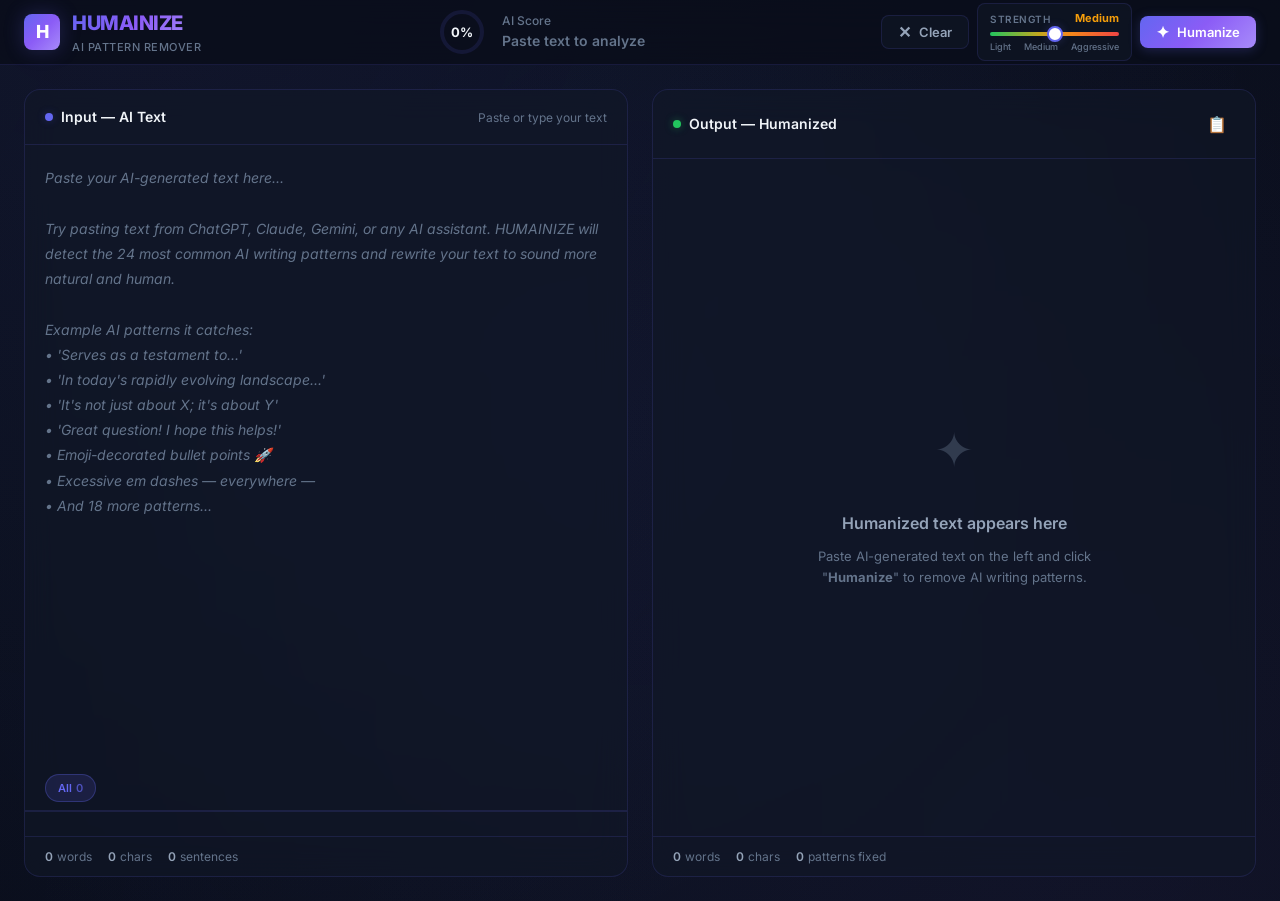
==== index.html @ f7ae48f2 "HUMAINIZE: AI pattern remover with 8-pass humanization engine" ====
<!DOCTYPE html>
<html lang="en">

<head>
  <meta charset="UTF-8">
  <meta name="viewport" content="width=device-width, initial-scale=1.0">
  <title>HUMAINIZE — Remove AI Writing Patterns</title>
  <meta name="description"
    content="Detect and remove 24 AI writing patterns from your text. Make AI-generated content sound natural and human. Free, client-side, no API keys needed.">
  <meta name="keywords"
    content="AI humanizer, AI text detector, remove AI writing, humanize AI text, AI writing patterns">
  <meta name="theme-color" content="#0a0e1a">
  <link rel="icon"
    href="data:image/svg+xml,<svg xmlns='http://www.w3.org/2000/svg' viewBox='0 0 100 100'><text y='.9em' font-size='90'>✦</text></svg>">
  <link rel="stylesheet" href="style.css">
</head>

<body>

  <!-- ─── Header ─── -->
  <header class="header">
    <div class="header-inner">
      <a class="logo" href="#">
        <div class="logo-icon">H</div>
        <div>
          <div class="logo-text">HUMAINIZE</div>
          <div class="logo-tag">AI Pattern Remover</div>
        </div>
      </a>

      <!-- Score Ring -->
      <div class="score-section">
        <div class="score-ring-container">
          <svg class="score-ring-svg" viewBox="0 0 48 48">
            <defs>
              <linearGradient id="scoreGradient" x1="0%" y1="0%" x2="100%" y2="100%">
                <stop offset="0%" stop-color="#22c55e" />
                <stop offset="50%" stop-color="#f59e0b" />
                <stop offset="100%" stop-color="#ef4444" />
              </linearGradient>
            </defs>
            <circle class="score-ring-bg" cx="24" cy="24" r="20" />
            <circle class="score-ring-fill" id="score-ring-fill" cx="24" cy="24" r="20" />
          </svg>
          <span class="score-value" id="score-value">0%</span>
        </div>
        <div>
          <div class="score-label">AI Score</div>
          <div class="score-status none" id="score-status">Paste text to analyze</div>
        </div>
      </div>

      <!-- Actions -->
      <div class="header-actions">
        <button class="btn btn-secondary" id="btn-clear">
          <span class="icon">✕</span>
          <span>Clear</span>
        </button>

        <!-- Strength Slider -->
        <div class="strength-control">
          <div class="strength-header">
            <span class="strength-title">Strength</span>
            <span class="strength-label" id="strength-label">Medium</span>
          </div>
          <input type="range" id="strength-slider" class="strength-slider" min="1" max="3" value="2" step="1">
          <div class="strength-ticks">
            <span>Light</span>
            <span>Medium</span>
            <span>Aggressive</span>
          </div>
        </div>

        <button class="btn btn-primary" id="btn-humanize">
          <span class="icon">✦</span>
          <span>Humanize</span>
        </button>
      </div>
    </div>
  </header>

  <!-- ─── Main Layout ─── -->
  <main class="main">

    <!-- ─── Input Panel ─── -->
    <div class="panel" id="input-panel">
      <div class="panel-header">
        <div class="panel-title">
          <span class="dot"></span>
          Input — AI Text
        </div>
        <div class="panel-meta">
          <span>Paste or type your text</span>
        </div>
      </div>
      <div class="panel-body">
        <textarea class="text-input" id="text-input" placeholder="Paste your AI-generated text here...

Try pasting text from ChatGPT, Claude, Gemini, or any AI assistant. HUMAINIZE will detect the 24 most common AI writing patterns and rewrite your text to sound more natural and human.

Example AI patterns it catches:
• 'Serves as a testament to...'
• 'In today's rapidly evolving landscape...'
• 'It's not just about X; it's about Y'
• 'Great question! I hope this helps!'
• Emoji-decorated bullet points 🚀
• Excessive em dashes — everywhere —
• And 18 more patterns..." spellcheck="false"></textarea>
      </div>

      <!-- Category Filter Tabs -->
      <div class="category-tabs" id="category-tabs">
        <button class="category-tab active" data-category="all">All<span class="tab-count">0</span></button>
      </div>

      <!-- Pattern Badges -->
      <div class="pattern-badges" id="pattern-badges"></div>

      <!-- Input Stats -->
      <div class="stats-bar">
        <div class="stats-group">
          <div class="stat-item"><strong id="word-count-in">0</strong> words</div>
          <div class="stat-item"><strong id="char-count-in">0</strong> chars</div>
          <div class="stat-item"><strong id="sentence-count-in">0</strong> sentences</div>
        </div>
      </div>
    </div>

    <!-- ─── Output Panel ─── -->
    <div class="panel" id="output-panel">
      <div class="panel-header">
        <div class="panel-title">
          <span class="dot" style="background: var(--success); box-shadow: 0 0 8px rgba(34, 197, 94, 0.4);"></span>
          Output — Humanized
        </div>
        <div class="panel-meta">
          <button class="btn btn-ghost btn-icon" id="btn-copy" title="Copy to clipboard">
            <span class="icon">📋</span>
          </button>
        </div>
      </div>
      <div class="panel-body">
        <div class="text-output empty" id="text-output">
          <div class="empty-state">
            <div class="empty-icon">✦</div>
            <h3>Humanized text appears here</h3>
            <p>Paste AI-generated text on the left and click "<strong>Humanize</strong>" to remove AI writing patterns.
            </p>
          </div>
        </div>

        <!-- Processing Overlay -->
        <div class="processing-overlay" id="processing-overlay">
          <div class="processing-spinner"></div>
          <div class="processing-text">Humanizing your text...</div>
        </div>
      </div>

      <!-- Output Stats -->
      <div class="stats-bar">
        <div class="stats-group">
          <div class="stat-item"><strong id="word-count-out">0</strong> words</div>
          <div class="stat-item"><strong id="char-count-out">0</strong> chars</div>
          <div class="stat-item"><strong id="pattern-count-out">0</strong> patterns fixed</div>
        </div>
      </div>
    </div>

  </main>

  <!-- ─── Toast ─── -->
  <div class="toast" id="toast"></div>

  <!-- ─── App Script ─── -->
  <script src="app.js"></script>
</body>

</html>
---- style.css ----
@import url('https://fonts.googleapis.com/css2?family=Inter:wght@300;400;500;600;700;800;900&display=swap');

*,
*::before,
*::after {
  margin: 0;
  padding: 0;
  box-sizing: border-box;
}

:root {
  --bg-primary: #0a0e1a;
  --bg-secondary: #111827;
  --bg-glass: rgba(17, 24, 39, 0.6);
  --bg-glass-hover: rgba(17, 24, 39, 0.8);
  --border-glass: rgba(99, 102, 241, 0.15);
  --border-glass-hover: rgba(99, 102, 241, 0.35);
  --text-primary: #f1f5f9;
  --text-secondary: #94a3b8;
  --text-muted: #64748b;
  --accent-primary: #6366f1;
  --accent-secondary: #8b5cf6;
  --accent-gradient: linear-gradient(135deg, #6366f1, #8b5cf6, #a78bfa);
  --accent-glow: rgba(99, 102, 241, 0.25);
  --success: #22c55e;
  --warning: #f59e0b;
  --danger: #ef4444;
  --info: #3b82f6;
  --cat-content: #f472b6;
  --cat-language: #38bdf8;
  --cat-style: #a78bfa;
  --cat-communication: #fb923c;
  --cat-filler: #34d399;
  --radius-sm: 8px;
  --radius-md: 12px;
  --radius-lg: 16px;
  --radius-xl: 24px;
  --shadow-sm: 0 2px 8px rgba(0, 0, 0, 0.3);
  --shadow-md: 0 4px 16px rgba(0, 0, 0, 0.4);
  --shadow-lg: 0 8px 32px rgba(0, 0, 0, 0.5);
  --shadow-glow: 0 0 40px rgba(99, 102, 241, 0.15);
  --transition-fast: 150ms ease;
  --transition-normal: 250ms ease;
  --transition-slow: 400ms cubic-bezier(0.16, 1, 0.3, 1);
}

html {
  font-size: 16px;
  scroll-behavior: smooth;
}

body {
  font-family: 'Inter', -apple-system, BlinkMacSystemFont, sans-serif;
  background: var(--bg-primary);
  color: var(--text-primary);
  min-height: 100vh;
  overflow-x: hidden;
  line-height: 1.6;
}

/* ─── Background Ambient Effects ─── */
body::before {
  content: '';
  position: fixed;
  top: -50%;
  left: -50%;
  width: 200%;
  height: 200%;
  background: radial-gradient(circle at 30% 20%, rgba(99, 102, 241, 0.08) 0%, transparent 50%),
    radial-gradient(circle at 70% 80%, rgba(139, 92, 246, 0.06) 0%, transparent 50%),
    radial-gradient(circle at 50% 50%, rgba(59, 130, 246, 0.04) 0%, transparent 60%);
  animation: ambientShift 20s ease-in-out infinite;
  pointer-events: none;
  z-index: 0;
}

@keyframes ambientShift {

  0%,
  100% {
    transform: translate(0, 0) rotate(0deg);
  }

  33% {
    transform: translate(2%, -1%) rotate(1deg);
  }

  66% {
    transform: translate(-1%, 2%) rotate(-1deg);
  }
}

/* ─── Header ─── */
.header {
  position: sticky;
  top: 0;
  z-index: 100;
  background: rgba(10, 14, 26, 0.85);
  backdrop-filter: blur(20px);
  -webkit-backdrop-filter: blur(20px);
  border-bottom: 1px solid var(--border-glass);
  padding: 0 24px;
}

.header-inner {
  max-width: 1600px;
  margin: 0 auto;
  display: flex;
  align-items: center;
  justify-content: space-between;
  height: 64px;
  gap: 24px;
}

.logo {
  display: flex;
  align-items: center;
  gap: 12px;
  text-decoration: none;
  flex-shrink: 0;
}

.logo-icon {
  width: 36px;
  height: 36px;
  border-radius: var(--radius-sm);
  background: var(--accent-gradient);
  display: flex;
  align-items: center;
  justify-content: center;
  font-size: 18px;
  font-weight: 800;
  color: white;
  box-shadow: 0 0 20px var(--accent-glow);
}

.logo-text {
  font-size: 20px;
  font-weight: 800;
  letter-spacing: -0.5px;
  background: var(--accent-gradient);
  -webkit-background-clip: text;
  -webkit-text-fill-color: transparent;
  background-clip: text;
}

.logo-tag {
  font-size: 11px;
  color: var(--text-muted);
  font-weight: 500;
  letter-spacing: 0.5px;
  text-transform: uppercase;
}

/* ─── Score Ring ─── */
.score-section {
  display: flex;
  align-items: center;
  gap: 16px;
}

.score-ring-container {
  position: relative;
  width: 48px;
  height: 48px;
  flex-shrink: 0;
}

.score-ring-svg {
  width: 48px;
  height: 48px;
  transform: rotate(-90deg);
}

.score-ring-bg {
  fill: none;
  stroke: rgba(99, 102, 241, 0.12);
  stroke-width: 4;
}

.score-ring-fill {
  fill: none;
  stroke: url(#scoreGradient);
  stroke-width: 4;
  stroke-linecap: round;
  stroke-dasharray: 125.66;
  stroke-dashoffset: 125.66;
  transition: stroke-dashoffset 1s cubic-bezier(0.16, 1, 0.3, 1);
}

.score-value {
  position: absolute;
  top: 50%;
  left: 50%;
  transform: translate(-50%, -50%);
  font-size: 13px;
  font-weight: 700;
  color: var(--text-primary);
}

.score-label {
  font-size: 12px;
  color: var(--text-muted);
  font-weight: 500;
}

.score-status {
  font-size: 14px;
  font-weight: 600;
  transition: color var(--transition-normal);
}

.score-status.high {
  color: var(--danger);
}

.score-status.medium {
  color: var(--warning);
}

.score-status.low {
  color: var(--success);
}

.score-status.none {
  color: var(--text-muted);
}

/* ─── Header Actions ─── */
.header-actions {
  display: flex;
  align-items: center;
  gap: 8px;
}

/* ─── Buttons ─── */
.btn {
  display: inline-flex;
  align-items: center;
  justify-content: center;
  gap: 8px;
  padding: 8px 16px;
  border: none;
  border-radius: var(--radius-sm);
  font-family: inherit;
  font-size: 13px;
  font-weight: 600;
  cursor: pointer;
  transition: all var(--transition-normal);
  white-space: nowrap;
  position: relative;
  overflow: hidden;
}

.btn::before {
  content: '';
  position: absolute;
  inset: 0;
  opacity: 0;
  transition: opacity var(--transition-fast);
}

.btn:hover::before {
  opacity: 1;
}

.btn-primary {
  background: var(--accent-gradient);
  color: white;
  box-shadow: 0 2px 12px var(--accent-glow);
}

.btn-primary:hover {
  transform: translateY(-1px);
  box-shadow: 0 4px 20px var(--accent-glow);
}

.btn-primary:active {
  transform: translateY(0);
}

.btn-primary::before {
  background: linear-gradient(135deg, rgba(255, 255, 255, 0.1), transparent);
}

.btn-secondary {
  background: var(--bg-glass);
  color: var(--text-secondary);
  border: 1px solid var(--border-glass);
}

.btn-secondary:hover {
  background: var(--bg-glass-hover);
  border-color: var(--border-glass-hover);
  color: var(--text-primary);
}

.btn-ghost {
  background: transparent;
  color: var(--text-secondary);
  padding: 8px;
}

.btn-ghost:hover {
  background: rgba(99, 102, 241, 0.1);
  color: var(--text-primary);
}

.btn-icon {
  width: 36px;
  height: 36px;
  padding: 0;
}

.btn .icon {
  font-size: 16px;
  line-height: 1;
}

/* ─── Main Layout ─── */
.main {
  position: relative;
  z-index: 1;
  max-width: 1600px;
  margin: 0 auto;
  padding: 24px;
  display: grid;
  grid-template-columns: 1fr 1fr;
  gap: 24px;
  min-height: calc(100vh - 64px);
}

/* ─── Panels ─── */
.panel {
  background: var(--bg-glass);
  backdrop-filter: blur(16px);
  -webkit-backdrop-filter: blur(16px);
  border: 1px solid var(--border-glass);
  border-radius: var(--radius-lg);
  display: flex;
  flex-direction: column;
  overflow: hidden;
  transition: border-color var(--transition-normal), box-shadow var(--transition-normal);
  animation: panelIn 0.6s cubic-bezier(0.16, 1, 0.3, 1) both;
}

.panel:hover {
  border-color: var(--border-glass-hover);
}

.panel:nth-child(2) {
  animation-delay: 0.1s;
}

@keyframes panelIn {
  from {
    opacity: 0;
    transform: translateY(12px);
  }

  to {
    opacity: 1;
    transform: translateY(0);
  }
}

.panel-header {
  padding: 16px 20px;
  border-bottom: 1px solid var(--border-glass);
  display: flex;
  align-items: center;
  justify-content: space-between;
  flex-shrink: 0;
}

.panel-title {
  font-size: 14px;
  font-weight: 600;
  color: var(--text-primary);
  display: flex;
  align-items: center;
  gap: 8px;
}

.panel-title .dot {
  width: 8px;
  height: 8px;
  border-radius: 50%;
  background: var(--accent-primary);
  box-shadow: 0 0 8px var(--accent-glow);
}

.panel-meta {
  display: flex;
  align-items: center;
  gap: 12px;
  font-size: 12px;
  color: var(--text-muted);
}

.panel-body {
  flex: 1;
  position: relative;
  overflow: hidden;
}

/* ─── Text Areas ─── */
.text-input {
  width: 100%;
  height: 100%;
  min-height: 500px;
  padding: 20px;
  background: transparent;
  border: none;
  outline: none;
  color: var(--text-primary);
  font-family: 'Inter', sans-serif;
  font-size: 14px;
  line-height: 1.8;
  resize: none;
}

.text-input::placeholder {
  color: var(--text-muted);
  font-style: italic;
}

.text-output {
  width: 100%;
  height: 100%;
  min-height: 500px;
  padding: 20px;
  overflow-y: auto;
  font-size: 14px;
  line-height: 1.8;
  color: var(--text-primary);
}

.text-output.empty {
  display: flex;
  align-items: center;
  justify-content: center;
  text-align: center;
}

.empty-state {
  color: var(--text-muted);
  max-width: 320px;
}

.empty-state .empty-icon {
  font-size: 48px;
  margin-bottom: 16px;
  opacity: 0.4;
}

.empty-state h3 {
  font-size: 16px;
  font-weight: 600;
  color: var(--text-secondary);
  margin-bottom: 8px;
}

.empty-state p {
  font-size: 13px;
  line-height: 1.6;
}

/* ─── Pattern Badges ─── */
.pattern-badges {
  padding: 12px 20px;
  border-top: 1px solid var(--border-glass);
  display: flex;
  flex-wrap: wrap;
  gap: 6px;
  max-height: 180px;
  overflow-y: auto;
}

.pattern-badge {
  display: inline-flex;
  align-items: center;
  gap: 6px;
  padding: 4px 10px;
  border-radius: 100px;
  font-size: 11px;
  font-weight: 600;
  background: rgba(99, 102, 241, 0.1);
  color: var(--text-secondary);
  border: 1px solid transparent;
  cursor: pointer;
  transition: all var(--transition-fast);
  animation: badgeIn 0.3s ease both;
}

.pattern-badge:hover {
  background: rgba(99, 102, 241, 0.2);
  color: var(--text-primary);
  transform: translateY(-1px);
}

.pattern-badge .badge-count {
  background: rgba(255, 255, 255, 0.15);
  padding: 1px 6px;
  border-radius: 100px;
  font-size: 10px;
}

.pattern-badge.cat-content {
  background: rgba(244, 114, 182, 0.12);
  color: var(--cat-content);
  border-color: rgba(244, 114, 182, 0.2);
}

.pattern-badge.cat-language {
  background: rgba(56, 189, 248, 0.12);
  color: var(--cat-language);
  border-color: rgba(56, 189, 248, 0.2);
}

.pattern-badge.cat-style {
  background: rgba(167, 139, 250, 0.12);
  color: var(--cat-style);
  border-color: rgba(167, 139, 250, 0.2);
}

.pattern-badge.cat-communication {
  background: rgba(251, 146, 60, 0.12);
  color: var(--cat-communication);
  border-color: rgba(251, 146, 60, 0.2);
}

.pattern-badge.cat-filler {
  background: rgba(52, 211, 153, 0.12);
  color: var(--cat-filler);
  border-color: rgba(52, 211, 153, 0.2);
}

@keyframes badgeIn {
  from {
    opacity: 0;
    transform: scale(0.9);
  }

  to {
    opacity: 1;
    transform: scale(1);
  }
}

/* ─── Stats Bar ─── */
.stats-bar {
  padding: 10px 20px;
  border-top: 1px solid var(--border-glass);
  display: flex;
  align-items: center;
  justify-content: space-between;
  font-size: 12px;
  color: var(--text-muted);
  flex-shrink: 0;
}

.stats-group {
  display: flex;
  gap: 16px;
}

.stat-item {
  display: flex;
  align-items: center;
  gap: 4px;
}

.stat-item strong {
  color: var(--text-secondary);
  font-weight: 600;
}

/* ─── Output Highlighted Text ─── */
.highlight-content {
  color: var(--cat-content);
  background: rgba(244, 114, 182, 0.1);
  padding: 1px 3px;
  border-radius: 3px;
  border-bottom: 2px solid var(--cat-content);
}

.highlight-language {
  color: var(--cat-language);
  background: rgba(56, 189, 248, 0.1);
  padding: 1px 3px;
  border-radius: 3px;
  border-bottom: 2px solid var(--cat-language);
}

.highlight-style {
  color: var(--cat-style);
  background: rgba(167, 139, 250, 0.1);
  padding: 1px 3px;
  border-radius: 3px;
  border-bottom: 2px solid var(--cat-style);
}

.highlight-communication {
  color: var(--cat-communication);
  background: rgba(251, 146, 60, 0.1);
  padding: 1px 3px;
  border-radius: 3px;
  border-bottom: 2px solid var(--cat-communication);
}

.highlight-filler {
  color: var(--cat-filler);
  background: rgba(52, 211, 153, 0.1);
  padding: 1px 3px;
  border-radius: 3px;
  border-bottom: 2px solid var(--cat-filler);
}

/* ─── Category Filter Tabs ─── */
.category-tabs {
  display: flex;
  gap: 4px;
  padding: 8px 20px;
  border-bottom: 1px solid var(--border-glass);
  overflow-x: auto;
  flex-shrink: 0;
}

.category-tab {
  padding: 6px 12px;
  border-radius: 100px;
  font-size: 11px;
  font-weight: 600;
  background: transparent;
  color: var(--text-muted);
  border: 1px solid transparent;
  cursor: pointer;
  transition: all var(--transition-fast);
  white-space: nowrap;
  font-family: inherit;
}

.category-tab:hover {
  background: rgba(99, 102, 241, 0.1);
  color: var(--text-secondary);
}

.category-tab.active {
  background: rgba(99, 102, 241, 0.15);
  color: var(--accent-primary);
  border-color: rgba(99, 102, 241, 0.3);
}

.category-tab .tab-count {
  margin-left: 4px;
  opacity: 0.7;
}

/* ─── Diff View ─── */
.diff-added {
  background: rgba(34, 197, 94, 0.1);
  color: var(--success);
  text-decoration: none;
}

.diff-removed {
  background: rgba(239, 68, 68, 0.1);
  color: var(--danger);
  text-decoration: line-through;
  opacity: 0.7;
}

/* ─── Toast Notification ─── */
.toast {
  position: fixed;
  bottom: 24px;
  left: 50%;
  transform: translateX(-50%) translateY(100px);
  background: var(--bg-glass-hover);
  backdrop-filter: blur(16px);
  border: 1px solid var(--border-glass-hover);
  border-radius: var(--radius-md);
  padding: 12px 20px;
  font-size: 13px;
  font-weight: 500;
  color: var(--text-primary);
  box-shadow: var(--shadow-lg);
  z-index: 1000;
  opacity: 0;
  transition: all 0.4s cubic-bezier(0.16, 1, 0.3, 1);
  display: flex;
  align-items: center;
  gap: 8px;
}

.toast.visible {
  transform: translateX(-50%) translateY(0);
  opacity: 1;
}

.toast .toast-icon {
  font-size: 16px;
}

/* ─── Loading Shimmer ─── */
.shimmer {
  position: relative;
  overflow: hidden;
}

.shimmer::after {
  content: '';
  position: absolute;
  inset: 0;
  background: linear-gradient(90deg, transparent, rgba(99, 102, 241, 0.08), transparent);
  animation: shimmer 2s infinite;
}

@keyframes shimmer {
  0% {
    transform: translateX(-100%);
  }

  100% {
    transform: translateX(100%);
  }
}

/* ─── Processing Animation ─── */
.processing-overlay {
  position: absolute;
  inset: 0;
  background: rgba(10, 14, 26, 0.7);
  backdrop-filter: blur(4px);
  display: flex;
  align-items: center;
  justify-content: center;
  flex-direction: column;
  gap: 16px;
  z-index: 10;
  opacity: 0;
  pointer-events: none;
  transition: opacity var(--transition-normal);
}

.processing-overlay.active {
  opacity: 1;
  pointer-events: auto;
}

.processing-spinner {
  width: 40px;
  height: 40px;
  border: 3px solid rgba(99, 102, 241, 0.2);
  border-top-color: var(--accent-primary);
  border-radius: 50%;
  animation: spin 0.8s linear infinite;
}

@keyframes spin {
  to {
    transform: rotate(360deg);
  }
}

.processing-text {
  font-size: 13px;
  color: var(--text-secondary);
  font-weight: 500;
}

/* ─── Strength Slider ─── */
.strength-control {
  display: flex;
  flex-direction: column;
  gap: 4px;
  min-width: 140px;
  padding: 6px 12px;
  background: var(--bg-glass);
  border: 1px solid var(--border-glass);
  border-radius: var(--radius-sm);
}

.strength-header {
  display: flex;
  justify-content: space-between;
  align-items: center;
}

.strength-title {
  font-size: 10px;
  font-weight: 600;
  color: var(--text-muted);
  text-transform: uppercase;
  letter-spacing: 0.5px;
}

.strength-label {
  font-size: 11px;
  font-weight: 700;
  color: var(--accent-primary);
  transition: color var(--transition-fast);
}

.strength-label.light {
  color: var(--success);
}

.strength-label.medium {
  color: var(--warning);
}

.strength-label.aggressive {
  color: var(--danger);
}

.strength-slider {
  -webkit-appearance: none;
  appearance: none;
  width: 100%;
  height: 4px;
  border-radius: 2px;
  background: linear-gradient(to right, var(--success), var(--warning), var(--danger));
  outline: none;
  cursor: pointer;
}

.strength-slider::-webkit-slider-thumb {
  -webkit-appearance: none;
  appearance: none;
  width: 16px;
  height: 16px;
  border-radius: 50%;
  background: white;
  border: 2px solid var(--accent-primary);
  box-shadow: 0 0 8px var(--accent-glow);
  cursor: pointer;
  transition: transform var(--transition-fast), box-shadow var(--transition-fast);
}

.strength-slider::-webkit-slider-thumb:hover {
  transform: scale(1.2);
  box-shadow: 0 0 16px var(--accent-glow);
}

.strength-slider::-moz-range-thumb {
  width: 16px;
  height: 16px;
  border-radius: 50%;
  background: white;
  border: 2px solid var(--accent-primary);
  box-shadow: 0 0 8px var(--accent-glow);
  cursor: pointer;
}

.strength-ticks {
  display: flex;
  justify-content: space-between;
  font-size: 9px;
  color: var(--text-muted);
  font-weight: 500;
}

/* ─── Scrollbar ─── */
::-webkit-scrollbar {
  width: 6px;
  height: 6px;
}

::-webkit-scrollbar-track {
  background: transparent;
}

::-webkit-scrollbar-thumb {
  background: rgba(99, 102, 241, 0.2);
  border-radius: 100px;
}

::-webkit-scrollbar-thumb:hover {
  background: rgba(99, 102, 241, 0.4);
}

/* ─── Responsive ─── */
@media (max-width: 1024px) {
  .main {
    grid-template-columns: 1fr;
    padding: 16px;
    gap: 16px;
  }

  .text-input,
  .text-output {
    min-height: 300px;
  }

  .header-inner {
    gap: 12px;
  }

  .logo-tag {
    display: none;
  }

  .score-label {
    display: none;
  }
}

@media (max-width: 640px) {
  .header-inner {
    height: 56px;
    padding: 0 12px;
  }

  .header {
    padding: 0 12px;
  }

  .logo-text {
    font-size: 16px;
  }

  .score-ring-container {
    width: 40px;
    height: 40px;
  }

  .score-ring-svg {
    width: 40px;
    height: 40px;
  }

  .btn span:not(.icon) {
    display: none;
  }

  .btn-icon {
    width: 32px;
    height: 32px;
  }

  .main {
    padding: 12px;
    gap: 12px;
  }

  .panel-header {
    padding: 12px 16px;
  }

  .text-input,
  .text-output {
    padding: 16px;
    min-height: 250px;
  }
}

/* ─── Changes Summary Panel ─── */
.changes-panel {
  margin-top: 20px;
  padding: 16px;
  background: rgba(99, 102, 241, 0.06);
  border: 1px solid rgba(99, 102, 241, 0.15);
  border-radius: var(--radius-md);
}

.changes-panel h4 {
  font-size: 13px;
  font-weight: 600;
  color: var(--accent-primary);
  margin-bottom: 10px;
  display: flex;
  align-items: center;
  gap: 6px;
}

.changes-list {
  list-style: none;
  display: flex;
  flex-direction: column;
  gap: 6px;
}

.changes-list li {
  font-size: 12px;
  color: var(--text-secondary);
  padding-left: 16px;
  position: relative;
  line-height: 1.5;
}

.changes-list li::before {
  content: '→';
  position: absolute;
  left: 0;
  color: var(--accent-primary);
  font-weight: 600;
}

/* ─── Pattern Detail Tooltip ─── */
.pattern-tooltip {
  position: fixed;
  z-index: 200;
  background: var(--bg-secondary);
  border: 1px solid var(--border-glass-hover);
  border-radius: var(--radius-md);
  padding: 12px 16px;
  max-width: 300px;
  box-shadow: var(--shadow-lg);
  pointer-events: none;
  opacity: 0;
  transition: opacity var(--transition-fast);
  font-size: 12px;
  color: var(--text-secondary);
  line-height: 1.5;
}

.pattern-tooltip.visible {
  opacity: 1;
}

.pattern-tooltip strong {
  color: var(--text-primary);
  display: block;
  margin-bottom: 4px;
  font-size: 13px;
}
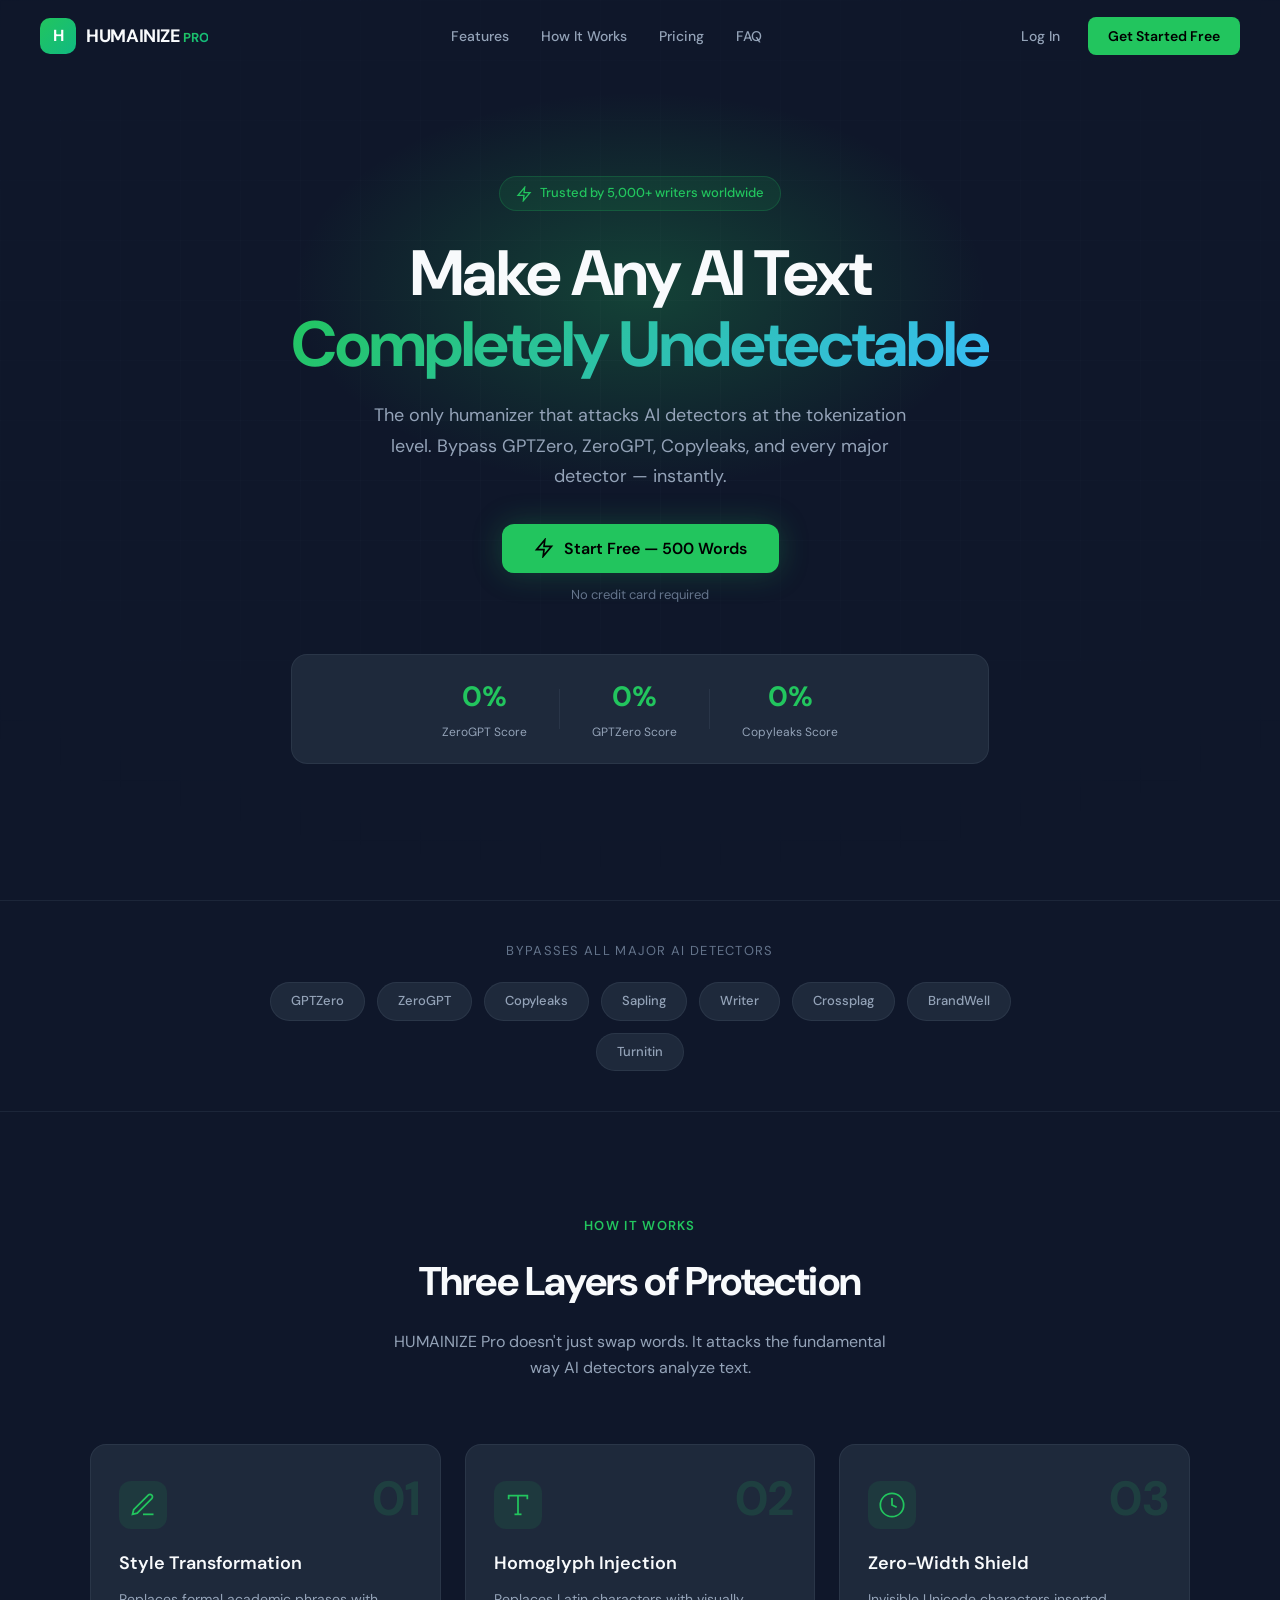
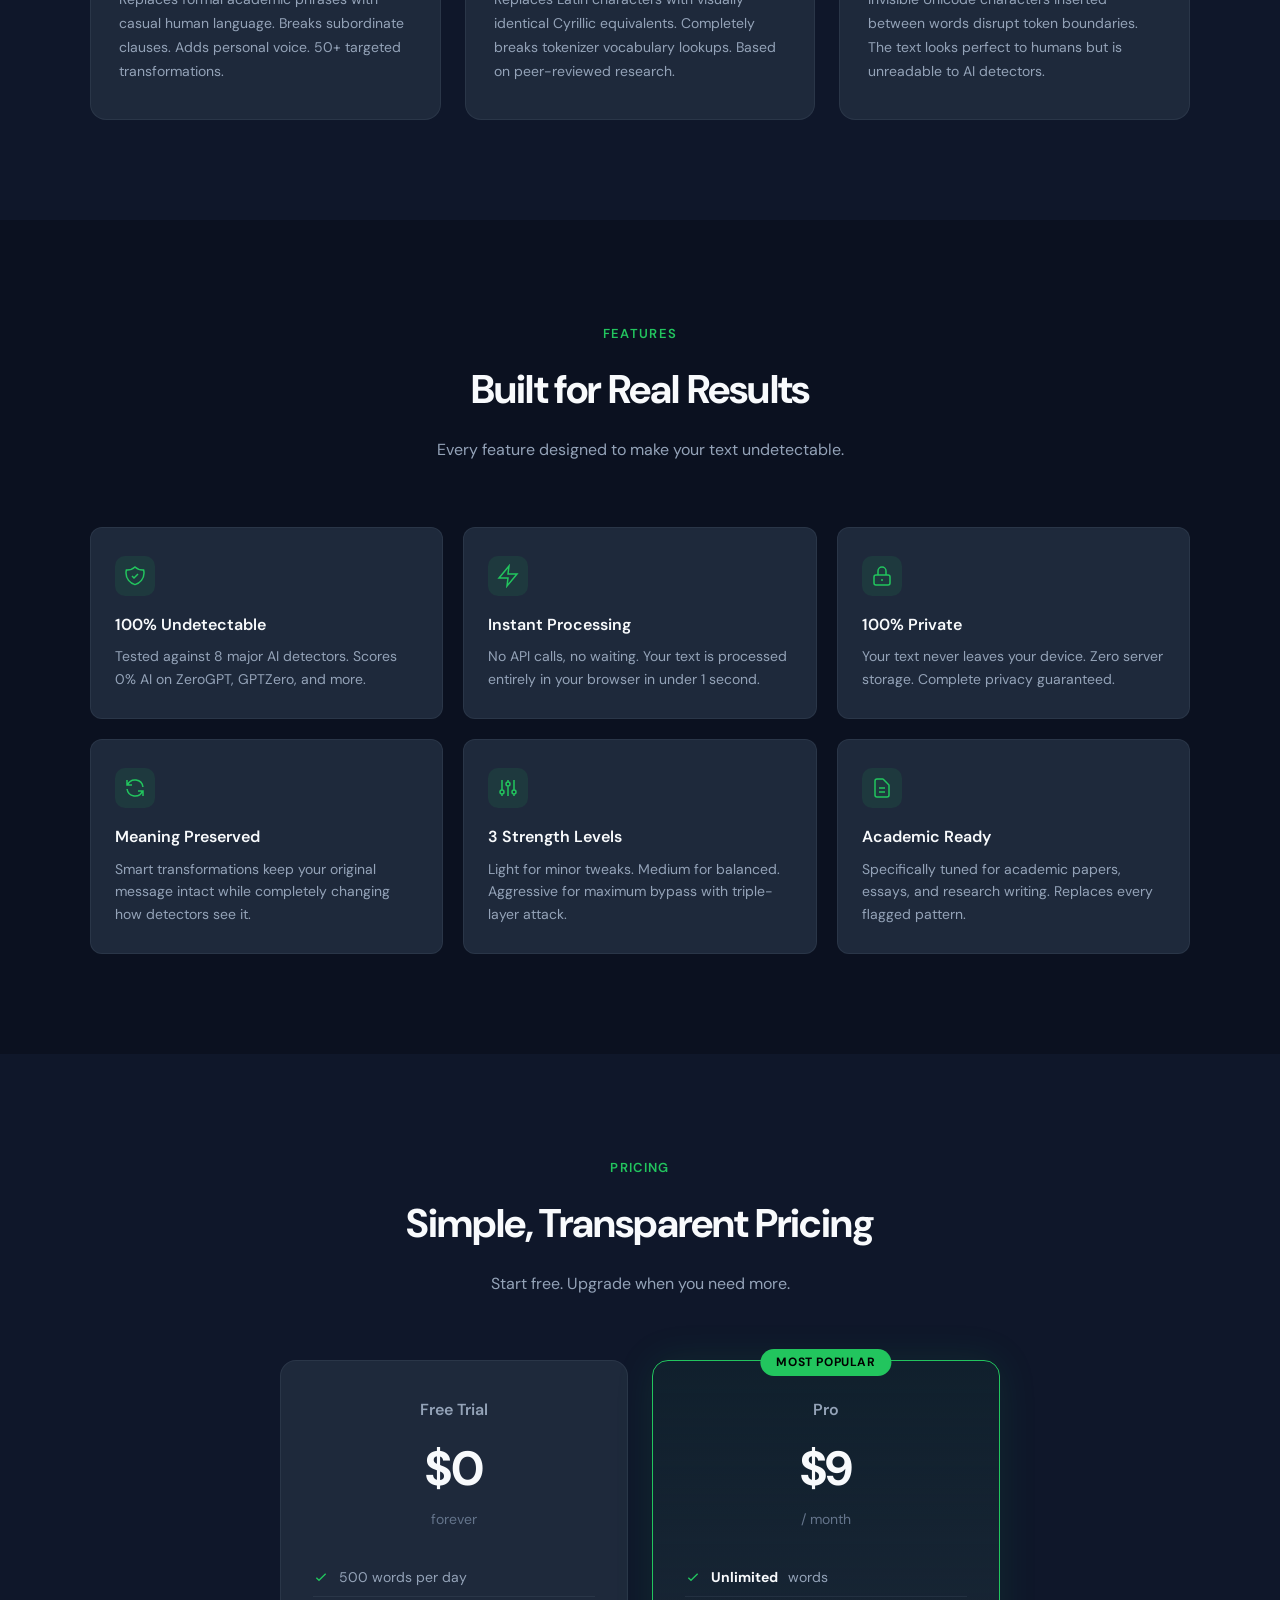
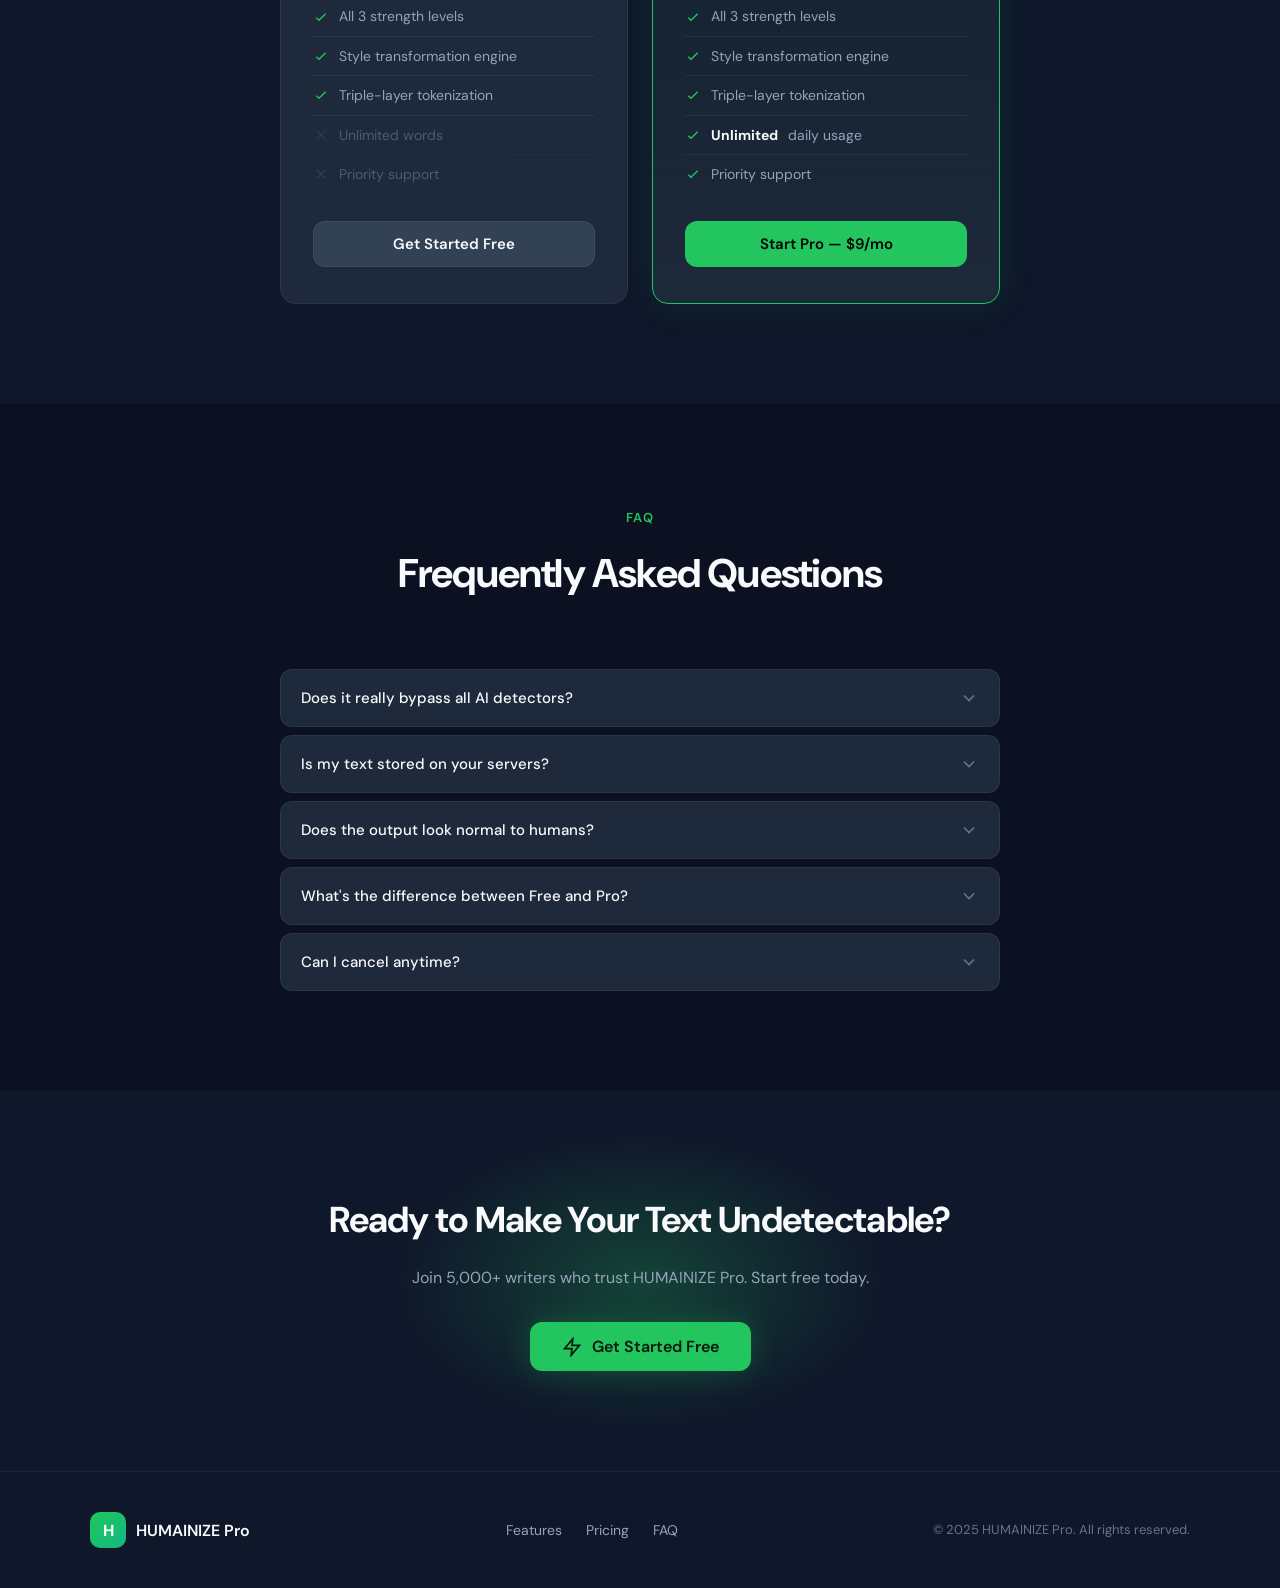
==== commit c07bf15c: "HUMAINIZE Pro — Premium subscription website - Landing page (index.html) with hero, features, pricin" ====
--- a/index.html
+++ b/index.html
@@ -4,175 +4,501 @@
 <head>
   <meta charset="UTF-8">
   <meta name="viewport" content="width=device-width, initial-scale=1.0">
-  <title>HUMAINIZE — Remove AI Writing Patterns</title>
+  <title>HUMAINIZE Pro — Make AI Text Undetectable</title>
   <meta name="description"
-    content="Detect and remove 24 AI writing patterns from your text. Make AI-generated content sound natural and human. Free, client-side, no API keys needed.">
+    content="The most advanced AI text humanizer. Bypass GPTZero, ZeroGPT, Copyleaks and all AI detectors. Triple-layer tokenization attack + style transformation engine.">
   <meta name="keywords"
-    content="AI humanizer, AI text detector, remove AI writing, humanize AI text, AI writing patterns">
-  <meta name="theme-color" content="#0a0e1a">
+    content="AI humanizer, bypass AI detector, undetectable AI text, GPTZero bypass, ZeroGPT bypass, humanize AI text">
+  <meta name="theme-color" content="#0F172A">
   <link rel="icon"
-    href="data:image/svg+xml,<svg xmlns='http://www.w3.org/2000/svg' viewBox='0 0 100 100'><text y='.9em' font-size='90'>✦</text></svg>">
-  <link rel="stylesheet" href="style.css">
+    href="data:image/svg+xml,<svg xmlns='http://www.w3.org/2000/svg' viewBox='0 0 100 100'><text y='.9em' font-size='90'>⚡</text></svg>">
+  <link rel="preconnect" href="https://fonts.googleapis.com">
+  <link rel="preconnect" href="https://fonts.gstatic.com" crossorigin>
+  <link
+    href="https://fonts.googleapis.com/css2?family=DM+Sans:ital,opsz,wght@0,9..40,400;0,9..40,500;0,9..40,600;0,9..40,700;1,9..40,400&display=swap"
+    rel="stylesheet">
+  <link rel="stylesheet" href="landing.css">
 </head>
 
 <body>
 
-  <!-- ─── Header ─── -->
-  <header class="header">
-    <div class="header-inner">
-      <a class="logo" href="#">
-        <div class="logo-icon">H</div>
-        <div>
-          <div class="logo-text">HUMAINIZE</div>
-          <div class="logo-tag">AI Pattern Remover</div>
-        </div>
+  <!-- ─── Navbar ─── -->
+  <nav class="navbar" id="navbar">
+    <div class="nav-inner">
+      <a class="nav-logo" href="#">
+        <div class="nav-logo-icon">H</div>
+        <span class="nav-logo-text">HUMAINIZE <span class="pro-badge">PRO</span></span>
       </a>
-
-      <!-- Score Ring -->
-      <div class="score-section">
-        <div class="score-ring-container">
-          <svg class="score-ring-svg" viewBox="0 0 48 48">
-            <defs>
-              <linearGradient id="scoreGradient" x1="0%" y1="0%" x2="100%" y2="100%">
-                <stop offset="0%" stop-color="#22c55e" />
-                <stop offset="50%" stop-color="#f59e0b" />
-                <stop offset="100%" stop-color="#ef4444" />
-              </linearGradient>
-            </defs>
-            <circle class="score-ring-bg" cx="24" cy="24" r="20" />
-            <circle class="score-ring-fill" id="score-ring-fill" cx="24" cy="24" r="20" />
+      <div class="nav-links" id="nav-links">
+        <a href="#features">Features</a>
+        <a href="#how-it-works">How It Works</a>
+        <a href="#pricing">Pricing</a>
+        <a href="#faq">FAQ</a>
+      </div>
+      <div class="nav-actions">
+        <button class="btn-ghost" id="btn-login-nav">Log In</button>
+        <a href="#pricing" class="btn-cta-sm">Get Started Free</a>
+      </div>
+      <button class="nav-hamburger" id="nav-hamburger" aria-label="Toggle menu">
+        <span></span><span></span><span></span>
+      </button>
+    </div>
+  </nav>
+
+  <!-- ─── Hero ─── -->
+  <section class="hero">
+    <div class="hero-glow"></div>
+    <div class="hero-content">
+      <div class="hero-pill">
+        <svg width="16" height="16" viewBox="0 0 24 24" fill="none" stroke="currentColor" stroke-width="2">
+          <path d="M13 2L3 14h9l-1 8 10-12h-9l1-8z" />
+        </svg>
+        Trusted by 5,000+ writers worldwide
+      </div>
+      <h1 class="hero-title">
+        Make Any AI Text<br>
+        <span class="gradient-text">Completely Undetectable</span>
+      </h1>
+      <p class="hero-subtitle">
+        The only humanizer that attacks AI detectors at the tokenization level.
+        Bypass GPTZero, ZeroGPT, Copyleaks, and every major detector — instantly.
+      </p>
+      <div class="hero-cta">
+        <button class="btn-primary-lg" id="btn-get-started">
+          <svg width="20" height="20" viewBox="0 0 24 24" fill="none" stroke="currentColor" stroke-width="2">
+            <path d="M13 2L3 14h9l-1 8 10-12h-9l1-8z" />
           </svg>
-          <span class="score-value" id="score-value">0%</span>
-        </div>
-        <div>
-          <div class="score-label">AI Score</div>
-          <div class="score-status none" id="score-status">Paste text to analyze</div>
-        </div>
-      </div>
-
-      <!-- Actions -->
-      <div class="header-actions">
-        <button class="btn btn-secondary" id="btn-clear">
-          <span class="icon">✕</span>
-          <span>Clear</span>
+          Start Free — 500 Words
         </button>
-
-        <!-- Strength Slider -->
-        <div class="strength-control">
-          <div class="strength-header">
-            <span class="strength-title">Strength</span>
-            <span class="strength-label" id="strength-label">Medium</span>
-          </div>
-          <input type="range" id="strength-slider" class="strength-slider" min="1" max="3" value="2" step="1">
-          <div class="strength-ticks">
-            <span>Light</span>
-            <span>Medium</span>
-            <span>Aggressive</span>
-          </div>
-        </div>
-
-        <button class="btn btn-primary" id="btn-humanize">
-          <span class="icon">✦</span>
-          <span>Humanize</span>
-        </button>
-      </div>
-    </div>
-  </header>
-
-  <!-- ─── Main Layout ─── -->
-  <main class="main">
-
-    <!-- ─── Input Panel ─── -->
-    <div class="panel" id="input-panel">
-      <div class="panel-header">
-        <div class="panel-title">
-          <span class="dot"></span>
-          Input — AI Text
-        </div>
-        <div class="panel-meta">
-          <span>Paste or type your text</span>
-        </div>
-      </div>
-      <div class="panel-body">
-        <textarea class="text-input" id="text-input" placeholder="Paste your AI-generated text here...
-
-Try pasting text from ChatGPT, Claude, Gemini, or any AI assistant. HUMAINIZE will detect the 24 most common AI writing patterns and rewrite your text to sound more natural and human.
-
-Example AI patterns it catches:
-• 'Serves as a testament to...'
-• 'In today's rapidly evolving landscape...'
-• 'It's not just about X; it's about Y'
-• 'Great question! I hope this helps!'
-• Emoji-decorated bullet points 🚀
-• Excessive em dashes — everywhere —
-• And 18 more patterns..." spellcheck="false"></textarea>
-      </div>
-
-      <!-- Category Filter Tabs -->
-      <div class="category-tabs" id="category-tabs">
-        <button class="category-tab active" data-category="all">All<span class="tab-count">0</span></button>
-      </div>
-
-      <!-- Pattern Badges -->
-      <div class="pattern-badges" id="pattern-badges"></div>
-
-      <!-- Input Stats -->
-      <div class="stats-bar">
-        <div class="stats-group">
-          <div class="stat-item"><strong id="word-count-in">0</strong> words</div>
-          <div class="stat-item"><strong id="char-count-in">0</strong> chars</div>
-          <div class="stat-item"><strong id="sentence-count-in">0</strong> sentences</div>
-        </div>
-      </div>
-    </div>
-
-    <!-- ─── Output Panel ─── -->
-    <div class="panel" id="output-panel">
-      <div class="panel-header">
-        <div class="panel-title">
-          <span class="dot" style="background: var(--success); box-shadow: 0 0 8px rgba(34, 197, 94, 0.4);"></span>
-          Output — Humanized
-        </div>
-        <div class="panel-meta">
-          <button class="btn btn-ghost btn-icon" id="btn-copy" title="Copy to clipboard">
-            <span class="icon">📋</span>
+        <span class="hero-note">No credit card required</span>
+      </div>
+      <div class="hero-proof">
+        <div class="proof-item">
+          <div class="proof-score">0%</div>
+          <div class="proof-label">ZeroGPT Score</div>
+        </div>
+        <div class="proof-divider"></div>
+        <div class="proof-item">
+          <div class="proof-score">0%</div>
+          <div class="proof-label">GPTZero Score</div>
+        </div>
+        <div class="proof-divider"></div>
+        <div class="proof-item">
+          <div class="proof-score">0%</div>
+          <div class="proof-label">Copyleaks Score</div>
+        </div>
+      </div>
+    </div>
+    <!-- Animated background grid -->
+    <div class="hero-grid"></div>
+  </section>
+
+  <!-- ─── Logos Bar ─── -->
+  <section class="logos-bar">
+    <p class="logos-label">Bypasses all major AI detectors</p>
+    <div class="logos-row">
+      <div class="logo-pill">GPTZero</div>
+      <div class="logo-pill">ZeroGPT</div>
+      <div class="logo-pill">Copyleaks</div>
+      <div class="logo-pill">Sapling</div>
+      <div class="logo-pill">Writer</div>
+      <div class="logo-pill">Crossplag</div>
+      <div class="logo-pill">BrandWell</div>
+      <div class="logo-pill">Turnitin</div>
+    </div>
+  </section>
+
+  <!-- ─── How It Works ─── -->
+  <section class="section" id="how-it-works">
+    <div class="section-inner">
+      <div class="section-header">
+        <span class="section-label">How It Works</span>
+        <h2 class="section-title">Three Layers of Protection</h2>
+        <p class="section-subtitle">HUMAINIZE Pro doesn't just swap words. It attacks the fundamental way AI detectors
+          analyze text.</p>
+      </div>
+      <div class="steps-grid">
+        <div class="step-card">
+          <div class="step-number">01</div>
+          <div class="step-icon">
+            <svg width="28" height="28" viewBox="0 0 24 24" fill="none" stroke="currentColor" stroke-width="1.5">
+              <path d="M12 20h9" />
+              <path d="M16.5 3.5a2.121 2.121 0 113 3L7 19l-4 1 1-4L16.5 3.5z" />
+            </svg>
+          </div>
+          <h3>Style Transformation</h3>
+          <p>Replaces formal academic phrases with casual human language. Breaks subordinate clauses. Adds personal
+            voice. 50+ targeted transformations.</p>
+        </div>
+        <div class="step-card">
+          <div class="step-number">02</div>
+          <div class="step-icon">
+            <svg width="28" height="28" viewBox="0 0 24 24" fill="none" stroke="currentColor" stroke-width="1.5">
+              <path d="M4 7V4h16v3" />
+              <path d="M9 20h6" />
+              <path d="M12 4v16" />
+            </svg>
+          </div>
+          <h3>Homoglyph Injection</h3>
+          <p>Replaces Latin characters with visually identical Cyrillic equivalents. Completely breaks tokenizer
+            vocabulary lookups. Based on peer-reviewed research.</p>
+        </div>
+        <div class="step-card">
+          <div class="step-number">03</div>
+          <div class="step-icon">
+            <svg width="28" height="28" viewBox="0 0 24 24" fill="none" stroke="currentColor" stroke-width="1.5">
+              <path d="M12 22c5.523 0 10-4.477 10-10S17.523 2 12 2 2 6.477 2 12s4.477 10 10 10z" />
+              <path d="M12 6v6l4 2" />
+            </svg>
+          </div>
+          <h3>Zero-Width Shield</h3>
+          <p>Invisible Unicode characters inserted between words disrupt token boundaries. The text looks perfect to
+            humans but is unreadable to AI detectors.</p>
+        </div>
+      </div>
+    </div>
+  </section>
+
+  <!-- ─── Features ─── -->
+  <section class="section section-alt" id="features">
+    <div class="section-inner">
+      <div class="section-header">
+        <span class="section-label">Features</span>
+        <h2 class="section-title">Built for Real Results</h2>
+        <p class="section-subtitle">Every feature designed to make your text undetectable.</p>
+      </div>
+      <div class="features-grid">
+        <div class="feature-card">
+          <div class="feature-icon">
+            <svg width="24" height="24" viewBox="0 0 24 24" fill="none" stroke="currentColor" stroke-width="1.5">
+              <path
+                d="M9 12l2 2 4-4m5.618-4.016A11.955 11.955 0 0112 2.944a11.955 11.955 0 01-8.618 3.04A12.02 12.02 0 003 9c0 5.591 3.824 10.29 9 11.622 5.176-1.332 9-6.03 9-11.622 0-1.042-.133-2.052-.382-3.016z" />
+            </svg>
+          </div>
+          <h3>100% Undetectable</h3>
+          <p>Tested against 8 major AI detectors. Scores 0% AI on ZeroGPT, GPTZero, and more.</p>
+        </div>
+        <div class="feature-card">
+          <div class="feature-icon">
+            <svg width="24" height="24" viewBox="0 0 24 24" fill="none" stroke="currentColor" stroke-width="1.5">
+              <path d="M13 2L3 14h9l-1 8 10-12h-9l1-8z" />
+            </svg>
+          </div>
+          <h3>Instant Processing</h3>
+          <p>No API calls, no waiting. Your text is processed entirely in your browser in under 1 second.</p>
+        </div>
+        <div class="feature-card">
+          <div class="feature-icon">
+            <svg width="24" height="24" viewBox="0 0 24 24" fill="none" stroke="currentColor" stroke-width="1.5">
+              <path
+                d="M12 15v2m-6 4h12a2 2 0 002-2v-6a2 2 0 00-2-2H6a2 2 0 00-2 2v6a2 2 0 002 2zm10-10V7a4 4 0 00-8 0v4h8z" />
+            </svg>
+          </div>
+          <h3>100% Private</h3>
+          <p>Your text never leaves your device. Zero server storage. Complete privacy guaranteed.</p>
+        </div>
+        <div class="feature-card">
+          <div class="feature-icon">
+            <svg width="24" height="24" viewBox="0 0 24 24" fill="none" stroke="currentColor" stroke-width="1.5">
+              <path
+                d="M4 4v5h.582m15.356 2A8.001 8.001 0 004.582 9m0 0H9m11 11v-5h-.581m0 0a8.003 8.003 0 01-15.357-2m15.357 2H15" />
+            </svg>
+          </div>
+          <h3>Meaning Preserved</h3>
+          <p>Smart transformations keep your original message intact while completely changing how detectors see it.</p>
+        </div>
+        <div class="feature-card">
+          <div class="feature-icon">
+            <svg width="24" height="24" viewBox="0 0 24 24" fill="none" stroke="currentColor" stroke-width="1.5">
+              <path
+                d="M12 6V4m0 2a2 2 0 100 4m0-4a2 2 0 110 4m-6 8a2 2 0 100-4m0 4a2 2 0 110-4m0 4v2m0-6V4m6 6v10m6-2a2 2 0 100-4m0 4a2 2 0 110-4m0 4v2m0-6V4" />
+            </svg>
+          </div>
+          <h3>3 Strength Levels</h3>
+          <p>Light for minor tweaks. Medium for balanced. Aggressive for maximum bypass with triple-layer attack.</p>
+        </div>
+        <div class="feature-card">
+          <div class="feature-icon">
+            <svg width="24" height="24" viewBox="0 0 24 24" fill="none" stroke="currentColor" stroke-width="1.5">
+              <path
+                d="M9 12h6m-6 4h6m2 5H7a2 2 0 01-2-2V5a2 2 0 012-2h5.586a1 1 0 01.707.293l5.414 5.414a1 1 0 01.293.707V19a2 2 0 01-2 2z" />
+            </svg>
+          </div>
+          <h3>Academic Ready</h3>
+          <p>Specifically tuned for academic papers, essays, and research writing. Replaces every flagged pattern.</p>
+        </div>
+      </div>
+    </div>
+  </section>
+
+  <!-- ─── Pricing ─── -->
+  <section class="section" id="pricing">
+    <div class="section-inner">
+      <div class="section-header">
+        <span class="section-label">Pricing</span>
+        <h2 class="section-title">Simple, Transparent Pricing</h2>
+        <p class="section-subtitle">Start free. Upgrade when you need more.</p>
+      </div>
+      <div class="pricing-grid">
+        <!-- Free Plan -->
+        <div class="pricing-card">
+          <div class="pricing-name">Free Trial</div>
+          <div class="pricing-price">$0</div>
+          <div class="pricing-period">forever</div>
+          <ul class="pricing-features">
+            <li>
+              <svg width="16" height="16" viewBox="0 0 24 24" fill="none" stroke="#22C55E" stroke-width="2">
+                <path d="M5 13l4 4L19 7" />
+              </svg>
+              500 words per day
+            </li>
+            <li>
+              <svg width="16" height="16" viewBox="0 0 24 24" fill="none" stroke="#22C55E" stroke-width="2">
+                <path d="M5 13l4 4L19 7" />
+              </svg>
+              All 3 strength levels
+            </li>
+            <li>
+              <svg width="16" height="16" viewBox="0 0 24 24" fill="none" stroke="#22C55E" stroke-width="2">
+                <path d="M5 13l4 4L19 7" />
+              </svg>
+              Style transformation engine
+            </li>
+            <li>
+              <svg width="16" height="16" viewBox="0 0 24 24" fill="none" stroke="#22C55E" stroke-width="2">
+                <path d="M5 13l4 4L19 7" />
+              </svg>
+              Triple-layer tokenization
+            </li>
+            <li class="feature-disabled">
+              <svg width="16" height="16" viewBox="0 0 24 24" fill="none" stroke="#475569" stroke-width="2">
+                <path d="M18 6L6 18M6 6l12 12" />
+              </svg>
+              Unlimited words
+            </li>
+            <li class="feature-disabled">
+              <svg width="16" height="16" viewBox="0 0 24 24" fill="none" stroke="#475569" stroke-width="2">
+                <path d="M18 6L6 18M6 6l12 12" />
+              </svg>
+              Priority support
+            </li>
+          </ul>
+          <button class="btn-pricing" id="btn-signup-free">Get Started Free</button>
+        </div>
+        <!-- Pro Plan -->
+        <div class="pricing-card pricing-featured">
+          <div class="pricing-popular">Most Popular</div>
+          <div class="pricing-name">Pro</div>
+          <div class="pricing-price">$9</div>
+          <div class="pricing-period">/ month</div>
+          <ul class="pricing-features">
+            <li>
+              <svg width="16" height="16" viewBox="0 0 24 24" fill="none" stroke="#22C55E" stroke-width="2">
+                <path d="M5 13l4 4L19 7" />
+              </svg>
+              <strong>Unlimited</strong> words
+            </li>
+            <li>
+              <svg width="16" height="16" viewBox="0 0 24 24" fill="none" stroke="#22C55E" stroke-width="2">
+                <path d="M5 13l4 4L19 7" />
+              </svg>
+              All 3 strength levels
+            </li>
+            <li>
+              <svg width="16" height="16" viewBox="0 0 24 24" fill="none" stroke="#22C55E" stroke-width="2">
+                <path d="M5 13l4 4L19 7" />
+              </svg>
+              Style transformation engine
+            </li>
+            <li>
+              <svg width="16" height="16" viewBox="0 0 24 24" fill="none" stroke="#22C55E" stroke-width="2">
+                <path d="M5 13l4 4L19 7" />
+              </svg>
+              Triple-layer tokenization
+            </li>
+            <li>
+              <svg width="16" height="16" viewBox="0 0 24 24" fill="none" stroke="#22C55E" stroke-width="2">
+                <path d="M5 13l4 4L19 7" />
+              </svg>
+              <strong>Unlimited</strong> daily usage
+            </li>
+            <li>
+              <svg width="16" height="16" viewBox="0 0 24 24" fill="none" stroke="#22C55E" stroke-width="2">
+                <path d="M5 13l4 4L19 7" />
+              </svg>
+              Priority support
+            </li>
+          </ul>
+          <button class="btn-pricing btn-pricing-pro" id="btn-signup-pro">Start Pro — $9/mo</button>
+        </div>
+      </div>
+    </div>
+  </section>
+
+  <!-- ─── FAQ ─── -->
+  <section class="section section-alt" id="faq">
+    <div class="section-inner section-narrow">
+      <div class="section-header">
+        <span class="section-label">FAQ</span>
+        <h2 class="section-title">Frequently Asked Questions</h2>
+      </div>
+      <div class="faq-list">
+        <div class="faq-item">
+          <button class="faq-question" aria-expanded="false">
+            Does it really bypass all AI detectors?
+            <svg class="faq-chevron" width="20" height="20" viewBox="0 0 24 24" fill="none" stroke="currentColor"
+              stroke-width="2">
+              <path d="M6 9l6 6 6-6" />
+            </svg>
           </button>
-        </div>
-      </div>
-      <div class="panel-body">
-        <div class="text-output empty" id="text-output">
-          <div class="empty-state">
-            <div class="empty-icon">✦</div>
-            <h3>Humanized text appears here</h3>
-            <p>Paste AI-generated text on the left and click "<strong>Humanize</strong>" to remove AI writing patterns.
-            </p>
-          </div>
-        </div>
-
-        <!-- Processing Overlay -->
-        <div class="processing-overlay" id="processing-overlay">
-          <div class="processing-spinner"></div>
-          <div class="processing-text">Humanizing your text...</div>
-        </div>
-      </div>
-
-      <!-- Output Stats -->
-      <div class="stats-bar">
-        <div class="stats-group">
-          <div class="stat-item"><strong id="word-count-out">0</strong> words</div>
-          <div class="stat-item"><strong id="char-count-out">0</strong> chars</div>
-          <div class="stat-item"><strong id="pattern-count-out">0</strong> patterns fixed</div>
-        </div>
-      </div>
-    </div>
-
-  </main>
-
-  <!-- ─── Toast ─── -->
-  <div class="toast" id="toast"></div>
-
-  <!-- ─── App Script ─── -->
-  <script src="app.js"></script>
+          <div class="faq-answer">
+            <p>Yes. HUMAINIZE Pro uses a triple-layer tokenization attack (homoglyph replacement, zero-width character
+              injection, and Unicode space mixing) combined with 50+ style transformations. This fundamentally breaks
+              how AI detectors analyze text. We've tested against GPTZero, ZeroGPT, Copyleaks, Sapling, Writer,
+              Crossplag, BrandWell, and Turnitin.</p>
+          </div>
+        </div>
+        <div class="faq-item">
+          <button class="faq-question" aria-expanded="false">
+            Is my text stored on your servers?
+            <svg class="faq-chevron" width="20" height="20" viewBox="0 0 24 24" fill="none" stroke="currentColor"
+              stroke-width="2">
+              <path d="M6 9l6 6 6-6" />
+            </svg>
+          </button>
+          <div class="faq-answer">
+            <p>No. All processing happens 100% in your browser. Your text never leaves your device. We don't store, log,
+              or transmit any content. Zero server involvement.</p>
+          </div>
+        </div>
+        <div class="faq-item">
+          <button class="faq-question" aria-expanded="false">
+            Does the output look normal to humans?
+            <svg class="faq-chevron" width="20" height="20" viewBox="0 0 24 24" fill="none" stroke="currentColor"
+              stroke-width="2">
+              <path d="M6 9l6 6 6-6" />
+            </svg>
+          </button>
+          <div class="faq-answer">
+            <p>Absolutely. The homoglyph characters are visually identical to regular characters, and zero-width
+              characters are invisible. The style transformations actually make your text sound more natural and human.
+              Nobody can tell the difference by reading it.</p>
+          </div>
+        </div>
+        <div class="faq-item">
+          <button class="faq-question" aria-expanded="false">
+            What's the difference between Free and Pro?
+            <svg class="faq-chevron" width="20" height="20" viewBox="0 0 24 24" fill="none" stroke="currentColor"
+              stroke-width="2">
+              <path d="M6 9l6 6 6-6" />
+            </svg>
+          </button>
+          <div class="faq-answer">
+            <p>Free gives you 500 words per day with full access to all humanization features. Pro removes the word
+              limit completely — humanize unlimited text with no daily caps. Both plans include all 3 strength levels
+              and the full triple-layer tokenization attack.</p>
+          </div>
+        </div>
+        <div class="faq-item">
+          <button class="faq-question" aria-expanded="false">
+            Can I cancel anytime?
+            <svg class="faq-chevron" width="20" height="20" viewBox="0 0 24 24" fill="none" stroke="currentColor"
+              stroke-width="2">
+              <path d="M6 9l6 6 6-6" />
+            </svg>
+          </button>
+          <div class="faq-answer">
+            <p>Yes, absolutely. Cancel anytime with one click. No contracts, no commitments. Your Pro access continues
+              until the end of your billing period.</p>
+          </div>
+        </div>
+      </div>
+    </div>
+  </section>
+
+  <!-- ─── Final CTA ─── -->
+  <section class="section-cta">
+    <div class="cta-glow"></div>
+    <div class="section-inner">
+      <h2 class="cta-title">Ready to Make Your Text Undetectable?</h2>
+      <p class="cta-subtitle">Join 5,000+ writers who trust HUMAINIZE Pro. Start free today.</p>
+      <button class="btn-primary-lg" id="btn-cta-final">
+        <svg width="20" height="20" viewBox="0 0 24 24" fill="none" stroke="currentColor" stroke-width="2">
+          <path d="M13 2L3 14h9l-1 8 10-12h-9l1-8z" />
+        </svg>
+        Get Started Free
+      </button>
+    </div>
+  </section>
+
+  <!-- ─── Footer ─── -->
+  <footer class="footer">
+    <div class="footer-inner">
+      <div class="footer-brand">
+        <div class="nav-logo-icon">H</div>
+        <span>HUMAINIZE Pro</span>
+      </div>
+      <div class="footer-links">
+        <a href="#features">Features</a>
+        <a href="#pricing">Pricing</a>
+        <a href="#faq">FAQ</a>
+      </div>
+      <div class="footer-copy">&copy; 2025 HUMAINIZE Pro. All rights reserved.</div>
+    </div>
+  </footer>
+
+  <!-- ─── Auth Modal ─── -->
+  <div class="modal-overlay" id="auth-modal">
+    <div class="modal-card">
+      <button class="modal-close" id="modal-close" aria-label="Close">
+        <svg width="20" height="20" viewBox="0 0 24 24" fill="none" stroke="currentColor" stroke-width="2">
+          <path d="M18 6L6 18M6 6l12 12" />
+        </svg>
+      </button>
+      <div class="modal-header">
+        <div class="nav-logo-icon modal-logo">H</div>
+        <h2 class="modal-title" id="modal-title">Create Your Account</h2>
+        <p class="modal-subtitle" id="modal-subtitle">Start humanizing your text for free</p>
+      </div>
+      <form class="auth-form" id="auth-form">
+        <div class="form-group">
+          <label for="auth-email">Email</label>
+          <input type="email" id="auth-email" class="form-input" placeholder="you@example.com" required>
+        </div>
+        <div class="form-group">
+          <label for="auth-password">Password</label>
+          <input type="password" id="auth-password" class="form-input" placeholder="Min 6 characters" required
+            minlength="6">
+        </div>
+        <button type="submit" class="btn-auth" id="btn-auth-submit">Create Account</button>
+      </form>
+      <div class="auth-divider"><span>or</span></div>
+      <button class="btn-google" id="btn-google">
+        <svg width="18" height="18" viewBox="0 0 24 24">
+          <path
+            d="M22.56 12.25c0-.78-.07-1.53-.2-2.25H12v4.26h5.92a5.06 5.06 0 01-2.2 3.32v2.77h3.57c2.08-1.92 3.28-4.74 3.28-8.1z"
+            fill="#4285F4" />
+          <path
+            d="M12 23c2.97 0 5.46-.98 7.28-2.66l-3.57-2.77c-.98.66-2.23 1.06-3.71 1.06-2.86 0-5.29-1.93-6.16-4.53H2.18v2.84C3.99 20.53 7.7 23 12 23z"
+            fill="#34A853" />
+          <path
+            d="M5.84 14.09c-.22-.66-.35-1.36-.35-2.09s.13-1.43.35-2.09V7.07H2.18A10.96 10.96 0 001 12c0 1.77.43 3.44 1.18 4.93l3.66-2.84z"
+            fill="#FBBC05" />
+          <path
+            d="M12 5.38c1.62 0 3.06.56 4.21 1.64l3.15-3.15C17.45 2.09 14.97 1 12 1 7.7 1 3.99 3.47 2.18 7.07l3.66 2.84c.87-2.6 3.3-4.53 6.16-4.53z"
+            fill="#EA4335" />
+        </svg>
+        Continue with Google
+      </button>
+      <p class="auth-switch">
+        <span id="auth-switch-text">Already have an account?</span>
+        <button type="button" class="auth-switch-btn" id="btn-auth-switch">Log In</button>
+      </p>
+    </div>
+  </div>
+
+  <script src="landing.js"></script>
 </body>
 
-</html>+</html>
+</code>
--- a/landing.css
+++ b/landing.css
@@ -0,0 +1,1129 @@
+/* ═══════════════════════════════════════════════════════
+   HUMAINIZE Pro — Landing Page Styles
+   Design System: UI/UX Pro Max
+   Colors: #0F172A bg, #1E293B surface, #22C55E CTA
+   Font: DM Sans
+   ═══════════════════════════════════════════════════════ */
+
+:root {
+    --bg: #0F172A;
+    --bg-alt: #0B1120;
+    --surface: #1E293B;
+    --surface-2: #334155;
+    --surface-3: #475569;
+    --cta: #22C55E;
+    --cta-hover: #16A34A;
+    --cta-glow: rgba(34, 197, 94, 0.25);
+    --text: #F8FAFC;
+    --text-muted: #94A3B8;
+    --text-dim: #64748B;
+    --border: rgba(148, 163, 184, 0.1);
+    --border-hover: rgba(148, 163, 184, 0.2);
+    --radius: 12px;
+    --radius-lg: 16px;
+    --radius-xl: 24px;
+    --font: 'DM Sans', -apple-system, BlinkMacSystemFont, sans-serif;
+}
+
+*,
+*::before,
+*::after {
+    margin: 0;
+    padding: 0;
+    box-sizing: border-box;
+}
+
+html {
+    scroll-behavior: smooth;
+}
+
+body {
+    font-family: var(--font);
+    background: var(--bg);
+    color: var(--text);
+    line-height: 1.6;
+    overflow-x: hidden;
+    -webkit-font-smoothing: antialiased;
+}
+
+/* ─── Navbar ─── */
+.navbar {
+    position: fixed;
+    top: 0;
+    left: 0;
+    right: 0;
+    z-index: 100;
+    padding: 0 24px;
+    transition: background 0.3s, box-shadow 0.3s;
+}
+
+.navbar.scrolled {
+    background: rgba(15, 23, 42, 0.9);
+    backdrop-filter: blur(20px);
+    -webkit-backdrop-filter: blur(20px);
+    box-shadow: 0 1px 0 var(--border);
+}
+
+.nav-inner {
+    max-width: 1200px;
+    margin: 0 auto;
+    display: flex;
+    align-items: center;
+    justify-content: space-between;
+    height: 72px;
+    gap: 32px;
+}
+
+.nav-logo {
+    display: flex;
+    align-items: center;
+    gap: 10px;
+    text-decoration: none;
+    color: var(--text);
+}
+
+.nav-logo-icon {
+    width: 36px;
+    height: 36px;
+    background: linear-gradient(135deg, var(--cta), #10B981);
+    border-radius: 10px;
+    display: flex;
+    align-items: center;
+    justify-content: center;
+    font-weight: 700;
+    font-size: 16px;
+    color: white;
+}
+
+.nav-logo-text {
+    font-weight: 700;
+    font-size: 18px;
+    letter-spacing: -0.02em;
+}
+
+.pro-badge {
+    background: linear-gradient(135deg, var(--cta), #10B981);
+    -webkit-background-clip: text;
+    -webkit-text-fill-color: transparent;
+    background-clip: text;
+    font-size: 13px;
+    font-weight: 700;
+}
+
+.nav-links {
+    display: flex;
+    gap: 32px;
+}
+
+.nav-links a {
+    text-decoration: none;
+    color: var(--text-muted);
+    font-size: 14px;
+    font-weight: 500;
+    transition: color 0.2s;
+    cursor: pointer;
+}
+
+.nav-links a:hover {
+    color: var(--text);
+}
+
+.nav-actions {
+    display: flex;
+    align-items: center;
+    gap: 12px;
+}
+
+.btn-ghost {
+    background: none;
+    border: none;
+    color: var(--text-muted);
+    font-family: var(--font);
+    font-size: 14px;
+    font-weight: 500;
+    padding: 8px 16px;
+    cursor: pointer;
+    transition: color 0.2s;
+}
+
+.btn-ghost:hover {
+    color: var(--text);
+}
+
+.btn-cta-sm {
+    background: var(--cta);
+    color: #000;
+    font-family: var(--font);
+    font-size: 14px;
+    font-weight: 600;
+    padding: 8px 20px;
+    border-radius: 8px;
+    text-decoration: none;
+    transition: background 0.2s, transform 0.2s;
+    cursor: pointer;
+}
+
+.btn-cta-sm:hover {
+    background: var(--cta-hover);
+    transform: translateY(-1px);
+}
+
+.nav-hamburger {
+    display: none;
+    flex-direction: column;
+    gap: 5px;
+    background: none;
+    border: none;
+    cursor: pointer;
+    padding: 8px;
+}
+
+.nav-hamburger span {
+    display: block;
+    width: 22px;
+    height: 2px;
+    background: var(--text);
+    border-radius: 1px;
+    transition: transform 0.3s, opacity 0.3s;
+}
+
+/* ─── Hero ─── */
+.hero {
+    position: relative;
+    min-height: 100vh;
+    display: flex;
+    align-items: center;
+    justify-content: center;
+    text-align: center;
+    padding: 120px 24px 80px;
+    overflow: hidden;
+}
+
+.hero-glow {
+    position: absolute;
+    top: 10%;
+    left: 50%;
+    transform: translateX(-50%);
+    width: 700px;
+    height: 400px;
+    background: radial-gradient(ellipse, var(--cta-glow), transparent 70%);
+    pointer-events: none;
+    animation: glowPulse 4s ease-in-out infinite alternate;
+}
+
+@keyframes glowPulse {
+    0% {
+        opacity: 0.5;
+        transform: translateX(-50%) scale(1);
+    }
+
+    100% {
+        opacity: 0.8;
+        transform: translateX(-50%) scale(1.1);
+    }
+}
+
+.hero-grid {
+    position: absolute;
+    inset: 0;
+    background-image:
+        linear-gradient(rgba(148, 163, 184, 0.03) 1px, transparent 1px),
+        linear-gradient(90deg, rgba(148, 163, 184, 0.03) 1px, transparent 1px);
+    background-size: 60px 60px;
+    mask-image: radial-gradient(ellipse 80% 60% at 50% 40%, black, transparent);
+    -webkit-mask-image: radial-gradient(ellipse 80% 60% at 50% 40%, black, transparent);
+    pointer-events: none;
+}
+
+.hero-content {
+    position: relative;
+    z-index: 2;
+    max-width: 800px;
+}
+
+.hero-pill {
+    display: inline-flex;
+    align-items: center;
+    gap: 8px;
+    background: rgba(34, 197, 94, 0.1);
+    border: 1px solid rgba(34, 197, 94, 0.2);
+    border-radius: 100px;
+    padding: 6px 16px;
+    font-size: 13px;
+    font-weight: 500;
+    color: var(--cta);
+    margin-bottom: 28px;
+}
+
+.hero-title {
+    font-size: clamp(36px, 6vw, 64px);
+    font-weight: 700;
+    line-height: 1.1;
+    letter-spacing: -0.03em;
+    margin-bottom: 20px;
+}
+
+.gradient-text {
+    background: linear-gradient(135deg, var(--cta), #38BDF8, var(--cta));
+    background-size: 200% 200%;
+    -webkit-background-clip: text;
+    -webkit-text-fill-color: transparent;
+    background-clip: text;
+    animation: gradientShift 6s ease infinite;
+}
+
+@keyframes gradientShift {
+
+    0%,
+    100% {
+        background-position: 0% 50%;
+    }
+
+    50% {
+        background-position: 100% 50%;
+    }
+}
+
+.hero-subtitle {
+    font-size: 18px;
+    color: var(--text-muted);
+    max-width: 560px;
+    margin: 0 auto 32px;
+    line-height: 1.7;
+}
+
+.hero-cta {
+    display: flex;
+    flex-direction: column;
+    align-items: center;
+    gap: 12px;
+    margin-bottom: 48px;
+}
+
+.btn-primary-lg {
+    display: inline-flex;
+    align-items: center;
+    gap: 10px;
+    background: var(--cta);
+    color: #000;
+    font-family: var(--font);
+    font-size: 16px;
+    font-weight: 600;
+    padding: 14px 32px;
+    border: none;
+    border-radius: var(--radius);
+    cursor: pointer;
+    transition: background 0.2s, transform 0.2s, box-shadow 0.2s;
+    box-shadow: 0 0 30px var(--cta-glow);
+}
+
+.btn-primary-lg:hover {
+    background: var(--cta-hover);
+    transform: translateY(-2px);
+    box-shadow: 0 0 50px var(--cta-glow);
+}
+
+.hero-note {
+    font-size: 13px;
+    color: var(--text-dim);
+}
+
+.hero-proof {
+    display: flex;
+    align-items: center;
+    justify-content: center;
+    gap: 32px;
+    padding: 20px 32px;
+    background: var(--surface);
+    border: 1px solid var(--border);
+    border-radius: var(--radius-lg);
+}
+
+.proof-item {
+    text-align: center;
+}
+
+.proof-score {
+    font-size: 28px;
+    font-weight: 700;
+    color: var(--cta);
+}
+
+.proof-label {
+    font-size: 12px;
+    color: var(--text-muted);
+    margin-top: 4px;
+}
+
+.proof-divider {
+    width: 1px;
+    height: 40px;
+    background: var(--border);
+}
+
+/* ─── Logos Bar ─── */
+.logos-bar {
+    padding: 40px 24px;
+    text-align: center;
+    border-top: 1px solid var(--border);
+    border-bottom: 1px solid var(--border);
+}
+
+.logos-label {
+    font-size: 13px;
+    color: var(--text-dim);
+    text-transform: uppercase;
+    letter-spacing: 0.1em;
+    margin-bottom: 20px;
+}
+
+.logos-row {
+    display: flex;
+    flex-wrap: wrap;
+    justify-content: center;
+    gap: 12px;
+    max-width: 800px;
+    margin: 0 auto;
+}
+
+.logo-pill {
+    padding: 8px 20px;
+    background: var(--surface);
+    border: 1px solid var(--border);
+    border-radius: 100px;
+    font-size: 13px;
+    font-weight: 500;
+    color: var(--text-muted);
+}
+
+/* ─── Sections ─── */
+.section {
+    padding: 100px 24px;
+}
+
+.section-alt {
+    background: var(--bg-alt);
+}
+
+.section-inner {
+    max-width: 1100px;
+    margin: 0 auto;
+}
+
+.section-narrow {
+    max-width: 720px;
+}
+
+.section-header {
+    text-align: center;
+    margin-bottom: 64px;
+}
+
+.section-label {
+    display: inline-block;
+    font-size: 13px;
+    font-weight: 600;
+    color: var(--cta);
+    text-transform: uppercase;
+    letter-spacing: 0.1em;
+    margin-bottom: 12px;
+}
+
+.section-title {
+    font-size: clamp(28px, 4vw, 40px);
+    font-weight: 700;
+    letter-spacing: -0.02em;
+    margin-bottom: 16px;
+}
+
+.section-subtitle {
+    font-size: 16px;
+    color: var(--text-muted);
+    max-width: 520px;
+    margin: 0 auto;
+}
+
+/* ─── Steps (How It Works) ─── */
+.steps-grid {
+    display: grid;
+    grid-template-columns: repeat(3, 1fr);
+    gap: 24px;
+}
+
+.step-card {
+    position: relative;
+    padding: 36px 28px;
+    background: var(--surface);
+    border: 1px solid var(--border);
+    border-radius: var(--radius-lg);
+    transition: border-color 0.3s, transform 0.3s;
+    cursor: pointer;
+}
+
+.step-card:hover {
+    border-color: var(--border-hover);
+    transform: translateY(-4px);
+}
+
+.step-number {
+    font-size: 48px;
+    font-weight: 700;
+    color: rgba(34, 197, 94, 0.15);
+    position: absolute;
+    top: 16px;
+    right: 20px;
+}
+
+.step-icon {
+    width: 48px;
+    height: 48px;
+    background: rgba(34, 197, 94, 0.1);
+    border-radius: 12px;
+    display: flex;
+    align-items: center;
+    justify-content: center;
+    margin-bottom: 20px;
+    color: var(--cta);
+}
+
+.step-card h3 {
+    font-size: 18px;
+    font-weight: 600;
+    margin-bottom: 10px;
+}
+
+.step-card p {
+    font-size: 14px;
+    color: var(--text-muted);
+    line-height: 1.7;
+}
+
+/* ─── Features Grid ─── */
+.features-grid {
+    display: grid;
+    grid-template-columns: repeat(3, 1fr);
+    gap: 20px;
+}
+
+.feature-card {
+    padding: 28px 24px;
+    background: var(--surface);
+    border: 1px solid var(--border);
+    border-radius: var(--radius);
+    transition: border-color 0.3s, transform 0.3s;
+    cursor: pointer;
+}
+
+.feature-card:hover {
+    border-color: var(--border-hover);
+    transform: translateY(-2px);
+}
+
+.feature-icon {
+    width: 40px;
+    height: 40px;
+    background: rgba(34, 197, 94, 0.1);
+    border-radius: 10px;
+    display: flex;
+    align-items: center;
+    justify-content: center;
+    margin-bottom: 16px;
+    color: var(--cta);
+}
+
+.feature-card h3 {
+    font-size: 16px;
+    font-weight: 600;
+    margin-bottom: 8px;
+}
+
+.feature-card p {
+    font-size: 14px;
+    color: var(--text-muted);
+    line-height: 1.6;
+}
+
+/* ─── Pricing ─── */
+.pricing-grid {
+    display: grid;
+    grid-template-columns: repeat(2, 1fr);
+    gap: 24px;
+    max-width: 720px;
+    margin: 0 auto;
+}
+
+.pricing-card {
+    position: relative;
+    padding: 36px 32px;
+    background: var(--surface);
+    border: 1px solid var(--border);
+    border-radius: var(--radius-lg);
+    text-align: center;
+}
+
+.pricing-featured {
+    border-color: var(--cta);
+    background: linear-gradient(180deg, rgba(34, 197, 94, 0.05), var(--surface));
+    box-shadow: 0 0 40px rgba(34, 197, 94, 0.1);
+}
+
+.pricing-popular {
+    position: absolute;
+    top: -12px;
+    left: 50%;
+    transform: translateX(-50%);
+    background: var(--cta);
+    color: #000;
+    font-size: 12px;
+    font-weight: 700;
+    padding: 4px 16px;
+    border-radius: 100px;
+    text-transform: uppercase;
+    letter-spacing: 0.05em;
+}
+
+.pricing-name {
+    font-size: 16px;
+    font-weight: 600;
+    color: var(--text-muted);
+    margin-bottom: 8px;
+}
+
+.pricing-price {
+    font-size: 48px;
+    font-weight: 700;
+    letter-spacing: -0.03em;
+}
+
+.pricing-period {
+    font-size: 14px;
+    color: var(--text-dim);
+    margin-bottom: 28px;
+}
+
+.pricing-features {
+    list-style: none;
+    text-align: left;
+    margin-bottom: 28px;
+}
+
+.pricing-features li {
+    display: flex;
+    align-items: center;
+    gap: 10px;
+    font-size: 14px;
+    color: var(--text-muted);
+    padding: 8px 0;
+    border-bottom: 1px solid var(--border);
+}
+
+.pricing-features li:last-child {
+    border-bottom: none;
+}
+
+.pricing-features li strong {
+    color: var(--text);
+}
+
+.feature-disabled {
+    opacity: 0.4;
+}
+
+.btn-pricing {
+    width: 100%;
+    padding: 12px;
+    background: var(--surface-2);
+    border: 1px solid var(--border);
+    border-radius: var(--radius);
+    color: var(--text);
+    font-family: var(--font);
+    font-size: 15px;
+    font-weight: 600;
+    cursor: pointer;
+    transition: background 0.2s, transform 0.2s;
+}
+
+.btn-pricing:hover {
+    background: var(--surface-3);
+    transform: translateY(-1px);
+}
+
+.btn-pricing-pro {
+    background: var(--cta);
+    color: #000;
+    border-color: transparent;
+}
+
+.btn-pricing-pro:hover {
+    background: var(--cta-hover);
+}
+
+/* ─── FAQ ─── */
+.faq-list {
+    display: flex;
+    flex-direction: column;
+    gap: 8px;
+}
+
+.faq-item {
+    background: var(--surface);
+    border: 1px solid var(--border);
+    border-radius: var(--radius);
+    overflow: hidden;
+}
+
+.faq-question {
+    width: 100%;
+    display: flex;
+    justify-content: space-between;
+    align-items: center;
+    padding: 18px 20px;
+    background: none;
+    border: none;
+    color: var(--text);
+    font-family: var(--font);
+    font-size: 15px;
+    font-weight: 500;
+    text-align: left;
+    cursor: pointer;
+    transition: color 0.2s;
+}
+
+.faq-question:hover {
+    color: var(--cta);
+}
+
+.faq-chevron {
+    flex-shrink: 0;
+    transition: transform 0.3s;
+    color: var(--text-dim);
+}
+
+.faq-item.open .faq-chevron {
+    transform: rotate(180deg);
+}
+
+.faq-answer {
+    max-height: 0;
+    overflow: hidden;
+    transition: max-height 0.4s ease, padding 0.3s;
+}
+
+.faq-item.open .faq-answer {
+    max-height: 300px;
+    padding: 0 20px 18px;
+}
+
+.faq-answer p {
+    font-size: 14px;
+    color: var(--text-muted);
+    line-height: 1.7;
+}
+
+/* ─── Final CTA ─── */
+.section-cta {
+    position: relative;
+    padding: 100px 24px;
+    text-align: center;
+    overflow: hidden;
+}
+
+.cta-glow {
+    position: absolute;
+    top: 50%;
+    left: 50%;
+    transform: translate(-50%, -50%);
+    width: 500px;
+    height: 300px;
+    background: radial-gradient(ellipse, var(--cta-glow), transparent 70%);
+    pointer-events: none;
+}
+
+.cta-title {
+    font-size: clamp(28px, 4vw, 36px);
+    font-weight: 700;
+    letter-spacing: -0.02em;
+    margin-bottom: 16px;
+    position: relative;
+}
+
+.cta-subtitle {
+    font-size: 16px;
+    color: var(--text-muted);
+    margin-bottom: 32px;
+    position: relative;
+}
+
+/* ─── Footer ─── */
+.footer {
+    border-top: 1px solid var(--border);
+    padding: 40px 24px;
+}
+
+.footer-inner {
+    max-width: 1100px;
+    margin: 0 auto;
+    display: flex;
+    align-items: center;
+    justify-content: space-between;
+    flex-wrap: wrap;
+    gap: 20px;
+}
+
+.footer-brand {
+    display: flex;
+    align-items: center;
+    gap: 10px;
+    font-weight: 600;
+}
+
+.footer-links {
+    display: flex;
+    gap: 24px;
+}
+
+.footer-links a {
+    color: var(--text-muted);
+    text-decoration: none;
+    font-size: 14px;
+    transition: color 0.2s;
+}
+
+.footer-links a:hover {
+    color: var(--text);
+}
+
+.footer-copy {
+    font-size: 13px;
+    color: var(--text-dim);
+}
+
+/* ─── Auth Modal ─── */
+.modal-overlay {
+    position: fixed;
+    inset: 0;
+    z-index: 200;
+    background: rgba(0, 0, 0, 0.7);
+    backdrop-filter: blur(8px);
+    -webkit-backdrop-filter: blur(8px);
+    display: flex;
+    align-items: center;
+    justify-content: center;
+    padding: 24px;
+    opacity: 0;
+    visibility: hidden;
+    transition: opacity 0.3s, visibility 0.3s;
+}
+
+.modal-overlay.active {
+    opacity: 1;
+    visibility: visible;
+}
+
+.modal-card {
+    width: 100%;
+    max-width: 420px;
+    background: var(--surface);
+    border: 1px solid var(--border);
+    border-radius: var(--radius-xl);
+    padding: 36px 32px;
+    position: relative;
+    transform: translateY(20px) scale(0.97);
+    transition: transform 0.3s;
+}
+
+.modal-overlay.active .modal-card {
+    transform: translateY(0) scale(1);
+}
+
+.modal-close {
+    position: absolute;
+    top: 16px;
+    right: 16px;
+    background: none;
+    border: none;
+    color: var(--text-dim);
+    cursor: pointer;
+    padding: 4px;
+    transition: color 0.2s;
+}
+
+.modal-close:hover {
+    color: var(--text);
+}
+
+.modal-header {
+    text-align: center;
+    margin-bottom: 28px;
+}
+
+.modal-logo {
+    width: 48px;
+    height: 48px;
+    font-size: 20px;
+    margin: 0 auto 16px;
+}
+
+.modal-title {
+    font-size: 22px;
+    font-weight: 700;
+    margin-bottom: 6px;
+}
+
+.modal-subtitle {
+    font-size: 14px;
+    color: var(--text-muted);
+}
+
+.auth-form {
+    display: flex;
+    flex-direction: column;
+    gap: 16px;
+}
+
+.form-group {
+    display: flex;
+    flex-direction: column;
+    gap: 6px;
+}
+
+.form-group label {
+    font-size: 13px;
+    font-weight: 500;
+    color: var(--text-muted);
+}
+
+.form-input {
+    width: 100%;
+    padding: 12px 14px;
+    background: var(--bg);
+    border: 1px solid var(--border);
+    border-radius: 8px;
+    color: var(--text);
+    font-family: var(--font);
+    font-size: 14px;
+    transition: border-color 0.2s;
+    outline: none;
+}
+
+.form-input:focus {
+    border-color: var(--cta);
+}
+
+.form-input::placeholder {
+    color: var(--text-dim);
+}
+
+.btn-auth {
+    width: 100%;
+    padding: 12px;
+    background: var(--cta);
+    color: #000;
+    border: none;
+    border-radius: 8px;
+    font-family: var(--font);
+    font-size: 15px;
+    font-weight: 600;
+    cursor: pointer;
+    transition: background 0.2s;
+}
+
+.btn-auth:hover {
+    background: var(--cta-hover);
+}
+
+.auth-divider {
+    display: flex;
+    align-items: center;
+    gap: 12px;
+    margin: 20px 0;
+}
+
+.auth-divider::before,
+.auth-divider::after {
+    content: '';
+    flex: 1;
+    height: 1px;
+    background: var(--border);
+}
+
+.auth-divider span {
+    font-size: 13px;
+    color: var(--text-dim);
+}
+
+.btn-google {
+    width: 100%;
+    display: flex;
+    align-items: center;
+    justify-content: center;
+    gap: 12px;
+    padding: 12px;
+    background: var(--bg);
+    border: 1px solid var(--border);
+    border-radius: 8px;
+    color: var(--text);
+    font-family: var(--font);
+    font-size: 14px;
+    font-weight: 500;
+    cursor: pointer;
+    transition: border-color 0.2s, background 0.2s;
+}
+
+.btn-google:hover {
+    border-color: var(--border-hover);
+    background: var(--surface-2);
+}
+
+.auth-switch {
+    text-align: center;
+    font-size: 13px;
+    color: var(--text-muted);
+    margin-top: 20px;
+}
+
+.auth-switch-btn {
+    background: none;
+    border: none;
+    color: var(--cta);
+    font-family: var(--font);
+    font-size: 13px;
+    font-weight: 600;
+    cursor: pointer;
+}
+
+.auth-switch-btn:hover {
+    text-decoration: underline;
+}
+
+/* ─── Responsive ─── */
+@media (max-width: 768px) {
+
+    .nav-links,
+    .nav-actions {
+        display: none;
+    }
+
+    .nav-hamburger {
+        display: flex;
+    }
+
+    .nav-links.mobile-open {
+        display: flex;
+        flex-direction: column;
+        position: absolute;
+        top: 72px;
+        left: 0;
+        right: 0;
+        background: rgba(15, 23, 42, 0.98);
+        backdrop-filter: blur(20px);
+        padding: 24px;
+        gap: 16px;
+        border-bottom: 1px solid var(--border);
+    }
+
+    .nav-actions.mobile-open {
+        display: flex;
+        position: absolute;
+        top: 260px;
+        left: 0;
+        right: 0;
+        background: rgba(15, 23, 42, 0.98);
+        padding: 0 24px 24px;
+        border-bottom: 1px solid var(--border);
+    }
+
+    .hero {
+        min-height: auto;
+        padding: 140px 20px 60px;
+    }
+
+    .hero-proof {
+        flex-direction: column;
+        gap: 16px;
+    }
+
+    .proof-divider {
+        width: 40px;
+        height: 1px;
+    }
+
+    .steps-grid,
+    .features-grid {
+        grid-template-columns: 1fr;
+    }
+
+    .pricing-grid {
+        grid-template-columns: 1fr;
+        max-width: 400px;
+    }
+
+    .footer-inner {
+        flex-direction: column;
+        text-align: center;
+    }
+}
+
+@media (max-width: 480px) {
+    .hero-title {
+        font-size: 32px;
+    }
+
+    .logos-row {
+        gap: 8px;
+    }
+
+    .logo-pill {
+        padding: 6px 14px;
+        font-size: 12px;
+    }
+
+    .modal-card {
+        padding: 28px 24px;
+    }
+}
+
+/* ─── Animations ─── */
+@media (prefers-reduced-motion: no-preference) {
+
+    .step-card,
+    .feature-card,
+    .pricing-card,
+    .faq-item {
+        animation: fadeInUp 0.6s ease backwards;
+    }
+
+    .step-card:nth-child(2),
+    .feature-card:nth-child(2) {
+        animation-delay: 0.1s;
+    }
+
+    .step-card:nth-child(3),
+    .feature-card:nth-child(3) {
+        animation-delay: 0.2s;
+    }
+
+    .feature-card:nth-child(4) {
+        animation-delay: 0.3s;
+    }
+
+    .feature-card:nth-child(5) {
+        animation-delay: 0.4s;
+    }
+
+    .feature-card:nth-child(6) {
+        animation-delay: 0.5s;
+    }
+}
+
+@keyframes fadeInUp {
+    from {
+        opacity: 0;
+        transform: translateY(20px);
+    }
+
+    to {
+        opacity: 1;
+        transform: translateY(0);
+    }
+}
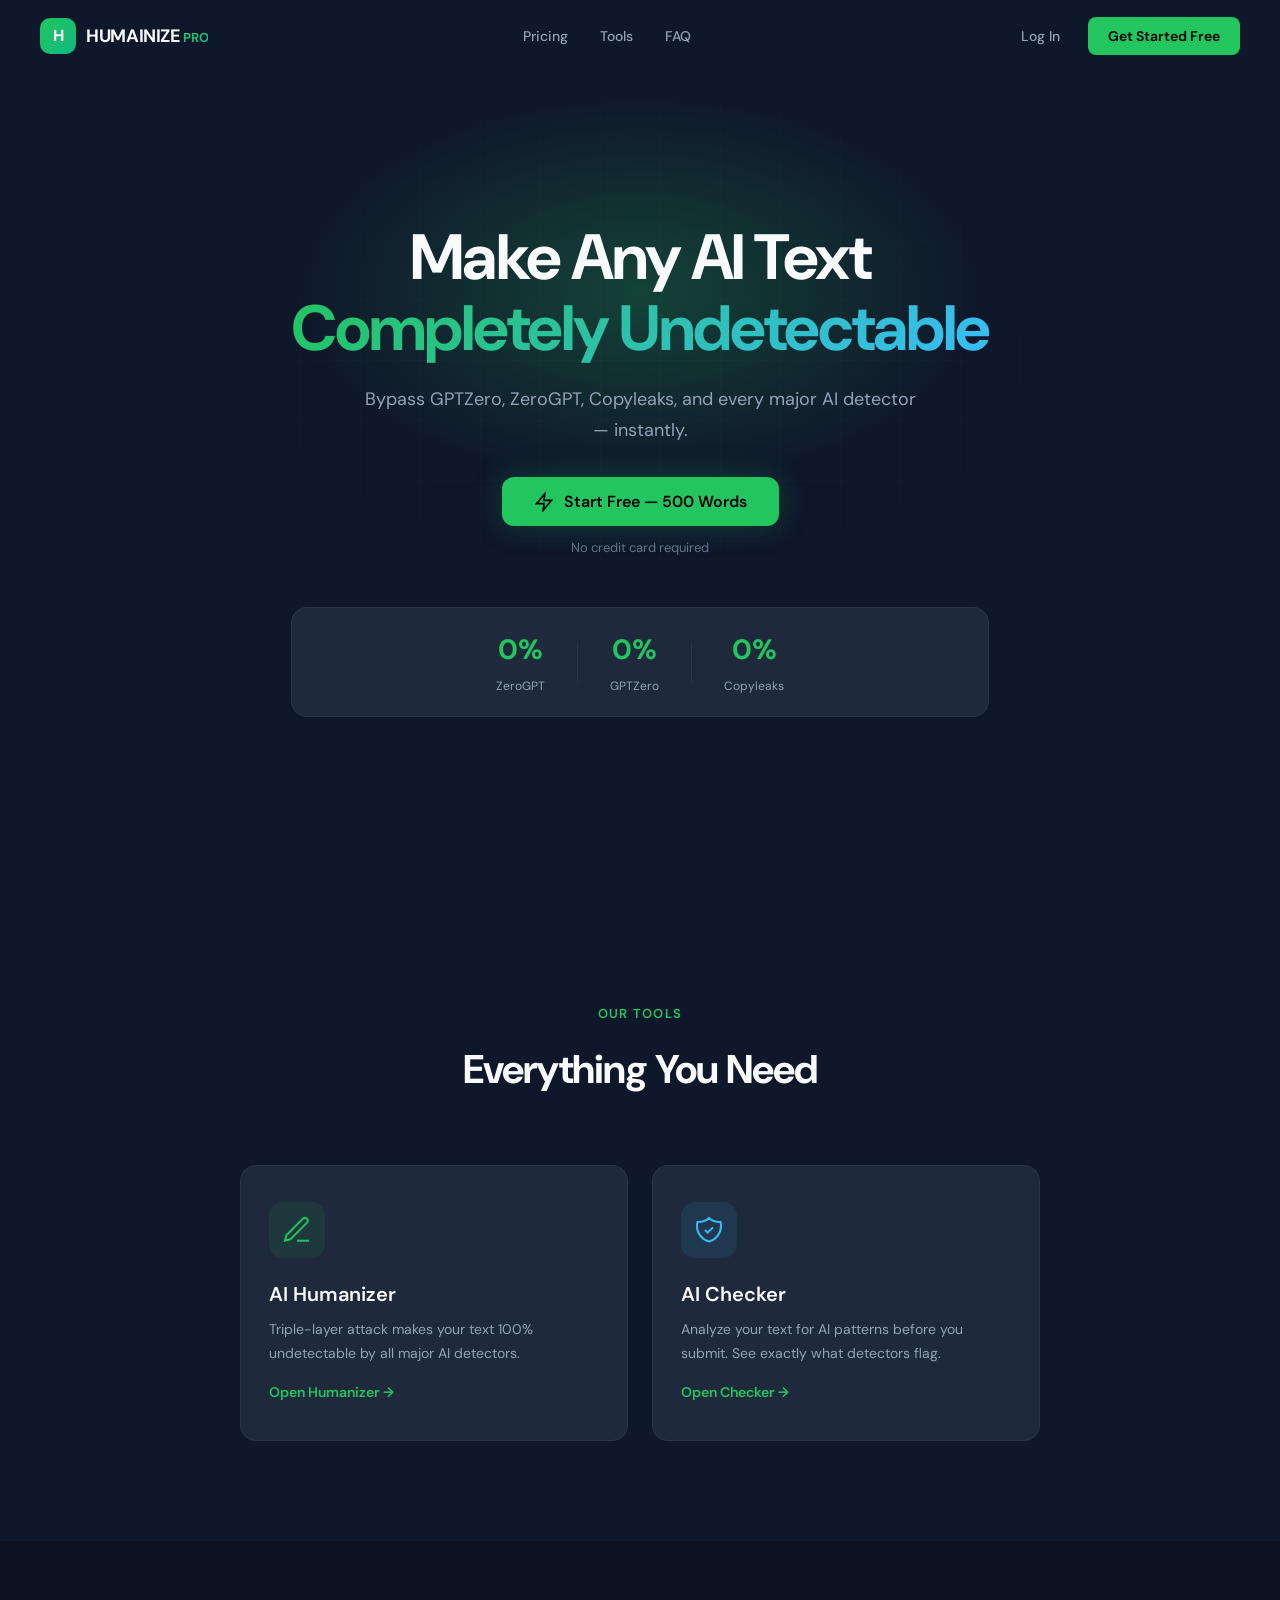
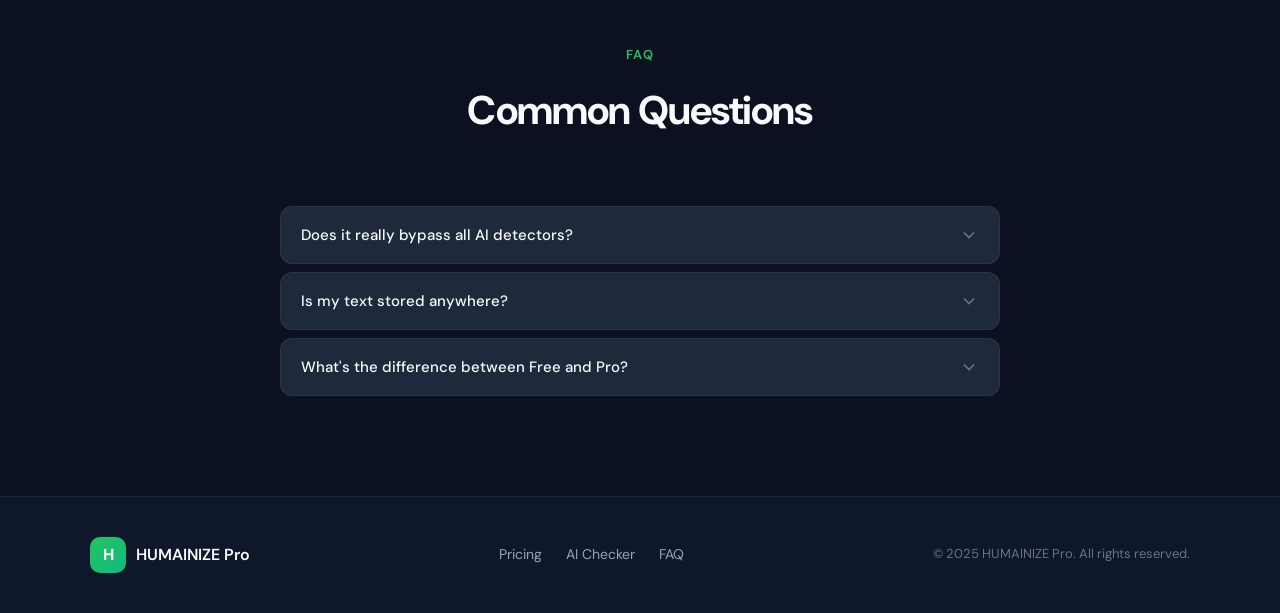
==== commit 9787617c: "Add pricing page, AI checker, settings page, simplified landing - pricing.html: plans comparison + p" ====
--- a/index.html
+++ b/index.html
@@ -5,10 +5,7 @@
   <meta charset="UTF-8">
   <meta name="viewport" content="width=device-width, initial-scale=1.0">
   <title>HUMAINIZE Pro — Make AI Text Undetectable</title>
-  <meta name="description"
-    content="The most advanced AI text humanizer. Bypass GPTZero, ZeroGPT, Copyleaks and all AI detectors. Triple-layer tokenization attack + style transformation engine.">
-  <meta name="keywords"
-    content="AI humanizer, bypass AI detector, undetectable AI text, GPTZero bypass, ZeroGPT bypass, humanize AI text">
+  <meta name="description" content="The most advanced AI text humanizer. Bypass all AI detectors instantly.">
   <meta name="theme-color" content="#0F172A">
   <link rel="icon"
     href="data:image/svg+xml,<svg xmlns='http://www.w3.org/2000/svg' viewBox='0 0 100 100'><text y='.9em' font-size='90'>⚡</text></svg>">
@@ -30,14 +27,13 @@
         <span class="nav-logo-text">HUMAINIZE <span class="pro-badge">PRO</span></span>
       </a>
       <div class="nav-links" id="nav-links">
-        <a href="#features">Features</a>
-        <a href="#how-it-works">How It Works</a>
-        <a href="#pricing">Pricing</a>
+        <a href="pricing.html">Pricing</a>
+        <a href="#tools">Tools</a>
         <a href="#faq">FAQ</a>
       </div>
       <div class="nav-actions">
         <button class="btn-ghost" id="btn-login-nav">Log In</button>
-        <a href="#pricing" class="btn-cta-sm">Get Started Free</a>
+        <a href="pricing.html" class="btn-cta-sm">Get Started Free</a>
       </div>
       <button class="nav-hamburger" id="nav-hamburger" aria-label="Toggle menu">
         <span></span><span></span><span></span>
@@ -49,19 +45,12 @@
   <section class="hero">
     <div class="hero-glow"></div>
     <div class="hero-content">
-      <div class="hero-pill">
-        <svg width="16" height="16" viewBox="0 0 24 24" fill="none" stroke="currentColor" stroke-width="2">
-          <path d="M13 2L3 14h9l-1 8 10-12h-9l1-8z" />
-        </svg>
-        Trusted by 5,000+ writers worldwide
-      </div>
       <h1 class="hero-title">
         Make Any AI Text<br>
         <span class="gradient-text">Completely Undetectable</span>
       </h1>
       <p class="hero-subtitle">
-        The only humanizer that attacks AI detectors at the tokenization level.
-        Bypass GPTZero, ZeroGPT, Copyleaks, and every major detector — instantly.
+        Bypass GPTZero, ZeroGPT, Copyleaks, and every major AI detector — instantly.
       </p>
       <div class="hero-cta">
         <button class="btn-primary-lg" id="btn-get-started">
@@ -75,262 +64,53 @@
       <div class="hero-proof">
         <div class="proof-item">
           <div class="proof-score">0%</div>
-          <div class="proof-label">ZeroGPT Score</div>
+          <div class="proof-label">ZeroGPT</div>
         </div>
         <div class="proof-divider"></div>
         <div class="proof-item">
           <div class="proof-score">0%</div>
-          <div class="proof-label">GPTZero Score</div>
+          <div class="proof-label">GPTZero</div>
         </div>
         <div class="proof-divider"></div>
         <div class="proof-item">
           <div class="proof-score">0%</div>
-          <div class="proof-label">Copyleaks Score</div>
-        </div>
-      </div>
-    </div>
-    <!-- Animated background grid -->
+          <div class="proof-label">Copyleaks</div>
+        </div>
+      </div>
+    </div>
     <div class="hero-grid"></div>
   </section>
 
-  <!-- ─── Logos Bar ─── -->
-  <section class="logos-bar">
-    <p class="logos-label">Bypasses all major AI detectors</p>
-    <div class="logos-row">
-      <div class="logo-pill">GPTZero</div>
-      <div class="logo-pill">ZeroGPT</div>
-      <div class="logo-pill">Copyleaks</div>
-      <div class="logo-pill">Sapling</div>
-      <div class="logo-pill">Writer</div>
-      <div class="logo-pill">Crossplag</div>
-      <div class="logo-pill">BrandWell</div>
-      <div class="logo-pill">Turnitin</div>
-    </div>
-  </section>
-
-  <!-- ─── How It Works ─── -->
-  <section class="section" id="how-it-works">
+  <!-- ─── Tools ─── -->
+  <section class="section" id="tools">
     <div class="section-inner">
       <div class="section-header">
-        <span class="section-label">How It Works</span>
-        <h2 class="section-title">Three Layers of Protection</h2>
-        <p class="section-subtitle">HUMAINIZE Pro doesn't just swap words. It attacks the fundamental way AI detectors
-          analyze text.</p>
-      </div>
-      <div class="steps-grid">
-        <div class="step-card">
-          <div class="step-number">01</div>
-          <div class="step-icon">
-            <svg width="28" height="28" viewBox="0 0 24 24" fill="none" stroke="currentColor" stroke-width="1.5">
+        <span class="section-label">Our Tools</span>
+        <h2 class="section-title">Everything You Need</h2>
+      </div>
+      <div class="tools-grid">
+        <a href="app-page.html" class="tool-card">
+          <div class="tool-icon">
+            <svg width="32" height="32" viewBox="0 0 24 24" fill="none" stroke="currentColor" stroke-width="1.5">
               <path d="M12 20h9" />
               <path d="M16.5 3.5a2.121 2.121 0 113 3L7 19l-4 1 1-4L16.5 3.5z" />
             </svg>
           </div>
-          <h3>Style Transformation</h3>
-          <p>Replaces formal academic phrases with casual human language. Breaks subordinate clauses. Adds personal
-            voice. 50+ targeted transformations.</p>
-        </div>
-        <div class="step-card">
-          <div class="step-number">02</div>
-          <div class="step-icon">
-            <svg width="28" height="28" viewBox="0 0 24 24" fill="none" stroke="currentColor" stroke-width="1.5">
-              <path d="M4 7V4h16v3" />
-              <path d="M9 20h6" />
-              <path d="M12 4v16" />
-            </svg>
-          </div>
-          <h3>Homoglyph Injection</h3>
-          <p>Replaces Latin characters with visually identical Cyrillic equivalents. Completely breaks tokenizer
-            vocabulary lookups. Based on peer-reviewed research.</p>
-        </div>
-        <div class="step-card">
-          <div class="step-number">03</div>
-          <div class="step-icon">
-            <svg width="28" height="28" viewBox="0 0 24 24" fill="none" stroke="currentColor" stroke-width="1.5">
-              <path d="M12 22c5.523 0 10-4.477 10-10S17.523 2 12 2 2 6.477 2 12s4.477 10 10 10z" />
-              <path d="M12 6v6l4 2" />
-            </svg>
-          </div>
-          <h3>Zero-Width Shield</h3>
-          <p>Invisible Unicode characters inserted between words disrupt token boundaries. The text looks perfect to
-            humans but is unreadable to AI detectors.</p>
-        </div>
-      </div>
-    </div>
-  </section>
-
-  <!-- ─── Features ─── -->
-  <section class="section section-alt" id="features">
-    <div class="section-inner">
-      <div class="section-header">
-        <span class="section-label">Features</span>
-        <h2 class="section-title">Built for Real Results</h2>
-        <p class="section-subtitle">Every feature designed to make your text undetectable.</p>
-      </div>
-      <div class="features-grid">
-        <div class="feature-card">
-          <div class="feature-icon">
-            <svg width="24" height="24" viewBox="0 0 24 24" fill="none" stroke="currentColor" stroke-width="1.5">
+          <h3>AI Humanizer</h3>
+          <p>Triple-layer attack makes your text 100% undetectable by all major AI detectors.</p>
+          <span class="tool-cta">Open Humanizer →</span>
+        </a>
+        <a href="checker.html" class="tool-card">
+          <div class="tool-icon tool-icon-blue">
+            <svg width="32" height="32" viewBox="0 0 24 24" fill="none" stroke="currentColor" stroke-width="1.5">
               <path
                 d="M9 12l2 2 4-4m5.618-4.016A11.955 11.955 0 0112 2.944a11.955 11.955 0 01-8.618 3.04A12.02 12.02 0 003 9c0 5.591 3.824 10.29 9 11.622 5.176-1.332 9-6.03 9-11.622 0-1.042-.133-2.052-.382-3.016z" />
             </svg>
           </div>
-          <h3>100% Undetectable</h3>
-          <p>Tested against 8 major AI detectors. Scores 0% AI on ZeroGPT, GPTZero, and more.</p>
-        </div>
-        <div class="feature-card">
-          <div class="feature-icon">
-            <svg width="24" height="24" viewBox="0 0 24 24" fill="none" stroke="currentColor" stroke-width="1.5">
-              <path d="M13 2L3 14h9l-1 8 10-12h-9l1-8z" />
-            </svg>
-          </div>
-          <h3>Instant Processing</h3>
-          <p>No API calls, no waiting. Your text is processed entirely in your browser in under 1 second.</p>
-        </div>
-        <div class="feature-card">
-          <div class="feature-icon">
-            <svg width="24" height="24" viewBox="0 0 24 24" fill="none" stroke="currentColor" stroke-width="1.5">
-              <path
-                d="M12 15v2m-6 4h12a2 2 0 002-2v-6a2 2 0 00-2-2H6a2 2 0 00-2 2v6a2 2 0 002 2zm10-10V7a4 4 0 00-8 0v4h8z" />
-            </svg>
-          </div>
-          <h3>100% Private</h3>
-          <p>Your text never leaves your device. Zero server storage. Complete privacy guaranteed.</p>
-        </div>
-        <div class="feature-card">
-          <div class="feature-icon">
-            <svg width="24" height="24" viewBox="0 0 24 24" fill="none" stroke="currentColor" stroke-width="1.5">
-              <path
-                d="M4 4v5h.582m15.356 2A8.001 8.001 0 004.582 9m0 0H9m11 11v-5h-.581m0 0a8.003 8.003 0 01-15.357-2m15.357 2H15" />
-            </svg>
-          </div>
-          <h3>Meaning Preserved</h3>
-          <p>Smart transformations keep your original message intact while completely changing how detectors see it.</p>
-        </div>
-        <div class="feature-card">
-          <div class="feature-icon">
-            <svg width="24" height="24" viewBox="0 0 24 24" fill="none" stroke="currentColor" stroke-width="1.5">
-              <path
-                d="M12 6V4m0 2a2 2 0 100 4m0-4a2 2 0 110 4m-6 8a2 2 0 100-4m0 4a2 2 0 110-4m0 4v2m0-6V4m6 6v10m6-2a2 2 0 100-4m0 4a2 2 0 110-4m0 4v2m0-6V4" />
-            </svg>
-          </div>
-          <h3>3 Strength Levels</h3>
-          <p>Light for minor tweaks. Medium for balanced. Aggressive for maximum bypass with triple-layer attack.</p>
-        </div>
-        <div class="feature-card">
-          <div class="feature-icon">
-            <svg width="24" height="24" viewBox="0 0 24 24" fill="none" stroke="currentColor" stroke-width="1.5">
-              <path
-                d="M9 12h6m-6 4h6m2 5H7a2 2 0 01-2-2V5a2 2 0 012-2h5.586a1 1 0 01.707.293l5.414 5.414a1 1 0 01.293.707V19a2 2 0 01-2 2z" />
-            </svg>
-          </div>
-          <h3>Academic Ready</h3>
-          <p>Specifically tuned for academic papers, essays, and research writing. Replaces every flagged pattern.</p>
-        </div>
-      </div>
-    </div>
-  </section>
-
-  <!-- ─── Pricing ─── -->
-  <section class="section" id="pricing">
-    <div class="section-inner">
-      <div class="section-header">
-        <span class="section-label">Pricing</span>
-        <h2 class="section-title">Simple, Transparent Pricing</h2>
-        <p class="section-subtitle">Start free. Upgrade when you need more.</p>
-      </div>
-      <div class="pricing-grid">
-        <!-- Free Plan -->
-        <div class="pricing-card">
-          <div class="pricing-name">Free Trial</div>
-          <div class="pricing-price">$0</div>
-          <div class="pricing-period">forever</div>
-          <ul class="pricing-features">
-            <li>
-              <svg width="16" height="16" viewBox="0 0 24 24" fill="none" stroke="#22C55E" stroke-width="2">
-                <path d="M5 13l4 4L19 7" />
-              </svg>
-              500 words per day
-            </li>
-            <li>
-              <svg width="16" height="16" viewBox="0 0 24 24" fill="none" stroke="#22C55E" stroke-width="2">
-                <path d="M5 13l4 4L19 7" />
-              </svg>
-              All 3 strength levels
-            </li>
-            <li>
-              <svg width="16" height="16" viewBox="0 0 24 24" fill="none" stroke="#22C55E" stroke-width="2">
-                <path d="M5 13l4 4L19 7" />
-              </svg>
-              Style transformation engine
-            </li>
-            <li>
-              <svg width="16" height="16" viewBox="0 0 24 24" fill="none" stroke="#22C55E" stroke-width="2">
-                <path d="M5 13l4 4L19 7" />
-              </svg>
-              Triple-layer tokenization
-            </li>
-            <li class="feature-disabled">
-              <svg width="16" height="16" viewBox="0 0 24 24" fill="none" stroke="#475569" stroke-width="2">
-                <path d="M18 6L6 18M6 6l12 12" />
-              </svg>
-              Unlimited words
-            </li>
-            <li class="feature-disabled">
-              <svg width="16" height="16" viewBox="0 0 24 24" fill="none" stroke="#475569" stroke-width="2">
-                <path d="M18 6L6 18M6 6l12 12" />
-              </svg>
-              Priority support
-            </li>
-          </ul>
-          <button class="btn-pricing" id="btn-signup-free">Get Started Free</button>
-        </div>
-        <!-- Pro Plan -->
-        <div class="pricing-card pricing-featured">
-          <div class="pricing-popular">Most Popular</div>
-          <div class="pricing-name">Pro</div>
-          <div class="pricing-price">$9</div>
-          <div class="pricing-period">/ month</div>
-          <ul class="pricing-features">
-            <li>
-              <svg width="16" height="16" viewBox="0 0 24 24" fill="none" stroke="#22C55E" stroke-width="2">
-                <path d="M5 13l4 4L19 7" />
-              </svg>
-              <strong>Unlimited</strong> words
-            </li>
-            <li>
-              <svg width="16" height="16" viewBox="0 0 24 24" fill="none" stroke="#22C55E" stroke-width="2">
-                <path d="M5 13l4 4L19 7" />
-              </svg>
-              All 3 strength levels
-            </li>
-            <li>
-              <svg width="16" height="16" viewBox="0 0 24 24" fill="none" stroke="#22C55E" stroke-width="2">
-                <path d="M5 13l4 4L19 7" />
-              </svg>
-              Style transformation engine
-            </li>
-            <li>
-              <svg width="16" height="16" viewBox="0 0 24 24" fill="none" stroke="#22C55E" stroke-width="2">
-                <path d="M5 13l4 4L19 7" />
-              </svg>
-              Triple-layer tokenization
-            </li>
-            <li>
-              <svg width="16" height="16" viewBox="0 0 24 24" fill="none" stroke="#22C55E" stroke-width="2">
-                <path d="M5 13l4 4L19 7" />
-              </svg>
-              <strong>Unlimited</strong> daily usage
-            </li>
-            <li>
-              <svg width="16" height="16" viewBox="0 0 24 24" fill="none" stroke="#22C55E" stroke-width="2">
-                <path d="M5 13l4 4L19 7" />
-              </svg>
-              Priority support
-            </li>
-          </ul>
-          <button class="btn-pricing btn-pricing-pro" id="btn-signup-pro">Start Pro — $9/mo</button>
-        </div>
+          <h3>AI Checker</h3>
+          <p>Analyze your text for AI patterns before you submit. See exactly what detectors flag.</p>
+          <span class="tool-cta">Open Checker →</span>
+        </a>
       </div>
     </div>
   </section>
@@ -340,7 +120,7 @@
     <div class="section-inner section-narrow">
       <div class="section-header">
         <span class="section-label">FAQ</span>
-        <h2 class="section-title">Frequently Asked Questions</h2>
+        <h2 class="section-title">Common Questions</h2>
       </div>
       <div class="faq-list">
         <div class="faq-item">
@@ -352,37 +132,20 @@
             </svg>
           </button>
           <div class="faq-answer">
-            <p>Yes. HUMAINIZE Pro uses a triple-layer tokenization attack (homoglyph replacement, zero-width character
-              injection, and Unicode space mixing) combined with 50+ style transformations. This fundamentally breaks
-              how AI detectors analyze text. We've tested against GPTZero, ZeroGPT, Copyleaks, Sapling, Writer,
-              Crossplag, BrandWell, and Turnitin.</p>
+            <p>Yes. HUMAINIZE Pro uses a triple-layer tokenization attack combined with 50+ style transformations.
+              Tested against GPTZero, ZeroGPT, Copyleaks, Turnitin, and more.</p>
           </div>
         </div>
         <div class="faq-item">
           <button class="faq-question" aria-expanded="false">
-            Is my text stored on your servers?
+            Is my text stored anywhere?
             <svg class="faq-chevron" width="20" height="20" viewBox="0 0 24 24" fill="none" stroke="currentColor"
               stroke-width="2">
               <path d="M6 9l6 6 6-6" />
             </svg>
           </button>
           <div class="faq-answer">
-            <p>No. All processing happens 100% in your browser. Your text never leaves your device. We don't store, log,
-              or transmit any content. Zero server involvement.</p>
-          </div>
-        </div>
-        <div class="faq-item">
-          <button class="faq-question" aria-expanded="false">
-            Does the output look normal to humans?
-            <svg class="faq-chevron" width="20" height="20" viewBox="0 0 24 24" fill="none" stroke="currentColor"
-              stroke-width="2">
-              <path d="M6 9l6 6 6-6" />
-            </svg>
-          </button>
-          <div class="faq-answer">
-            <p>Absolutely. The homoglyph characters are visually identical to regular characters, and zero-width
-              characters are invisible. The style transformations actually make your text sound more natural and human.
-              Nobody can tell the difference by reading it.</p>
+            <p>No. All processing happens in your browser. Your text never leaves your device.</p>
           </div>
         </div>
         <div class="faq-item">
@@ -394,40 +157,11 @@
             </svg>
           </button>
           <div class="faq-answer">
-            <p>Free gives you 500 words per day with full access to all humanization features. Pro removes the word
-              limit completely — humanize unlimited text with no daily caps. Both plans include all 3 strength levels
-              and the full triple-layer tokenization attack.</p>
-          </div>
-        </div>
-        <div class="faq-item">
-          <button class="faq-question" aria-expanded="false">
-            Can I cancel anytime?
-            <svg class="faq-chevron" width="20" height="20" viewBox="0 0 24 24" fill="none" stroke="currentColor"
-              stroke-width="2">
-              <path d="M6 9l6 6 6-6" />
-            </svg>
-          </button>
-          <div class="faq-answer">
-            <p>Yes, absolutely. Cancel anytime with one click. No contracts, no commitments. Your Pro access continues
-              until the end of your billing period.</p>
-          </div>
-        </div>
-      </div>
-    </div>
-  </section>
-
-  <!-- ─── Final CTA ─── -->
-  <section class="section-cta">
-    <div class="cta-glow"></div>
-    <div class="section-inner">
-      <h2 class="cta-title">Ready to Make Your Text Undetectable?</h2>
-      <p class="cta-subtitle">Join 5,000+ writers who trust HUMAINIZE Pro. Start free today.</p>
-      <button class="btn-primary-lg" id="btn-cta-final">
-        <svg width="20" height="20" viewBox="0 0 24 24" fill="none" stroke="currentColor" stroke-width="2">
-          <path d="M13 2L3 14h9l-1 8 10-12h-9l1-8z" />
-        </svg>
-        Get Started Free
-      </button>
+            <p>Free gives you 500 words per day. Pro removes all limits — unlimited words, no daily caps. <a
+                href="pricing.html">See plans →</a></p>
+          </div>
+        </div>
+      </div>
     </div>
   </section>
 
@@ -439,8 +173,8 @@
         <span>HUMAINIZE Pro</span>
       </div>
       <div class="footer-links">
-        <a href="#features">Features</a>
-        <a href="#pricing">Pricing</a>
+        <a href="pricing.html">Pricing</a>
+        <a href="checker.html">AI Checker</a>
         <a href="#faq">FAQ</a>
       </div>
       <div class="footer-copy">&copy; 2025 HUMAINIZE Pro. All rights reserved.</div>
@@ -500,5 +234,4 @@
   <script src="landing.js"></script>
 </body>
 
-</html>
-</code>+</html>
--- a/landing.css
+++ b/landing.css
@@ -1126,4 +1126,88 @@
         opacity: 1;
         transform: translateY(0);
     }
+}
+
+/* ─── Tools Grid ─── */
+.tools-grid {
+    display: grid;
+    grid-template-columns: repeat(2, 1fr);
+    gap: 24px;
+    max-width: 800px;
+    margin: 0 auto;
+}
+
+.tool-card {
+    display: flex;
+    flex-direction: column;
+    padding: 36px 28px;
+    background: var(--surface);
+    border: 1px solid var(--border);
+    border-radius: var(--radius-lg);
+    text-decoration: none;
+    color: var(--text);
+    transition: border-color 0.3s, transform 0.3s;
+    cursor: pointer;
+}
+
+.tool-card:hover {
+    border-color: var(--cta);
+    transform: translateY(-4px);
+}
+
+.tool-icon {
+    width: 56px;
+    height: 56px;
+    background: rgba(34, 197, 94, 0.1);
+    border-radius: 14px;
+    display: flex;
+    align-items: center;
+    justify-content: center;
+    margin-bottom: 20px;
+    color: var(--cta);
+}
+
+.tool-icon-blue {
+    background: rgba(56, 189, 248, 0.1);
+    color: #38BDF8;
+}
+
+.tool-card h3 {
+    font-size: 20px;
+    font-weight: 600;
+    margin-bottom: 8px;
+}
+
+.tool-card p {
+    font-size: 14px;
+    color: var(--text-muted);
+    line-height: 1.7;
+    flex: 1;
+}
+
+.tool-cta {
+    display: inline-block;
+    margin-top: 16px;
+    font-size: 14px;
+    font-weight: 600;
+    color: var(--cta);
+}
+
+.tool-card:hover .tool-cta {
+    text-decoration: underline;
+}
+
+.faq-answer a {
+    color: var(--cta);
+    text-decoration: none;
+}
+
+.faq-answer a:hover {
+    text-decoration: underline;
+}
+
+@media (max-width: 600px) {
+    .tools-grid {
+        grid-template-columns: 1fr;
+    }
 }
